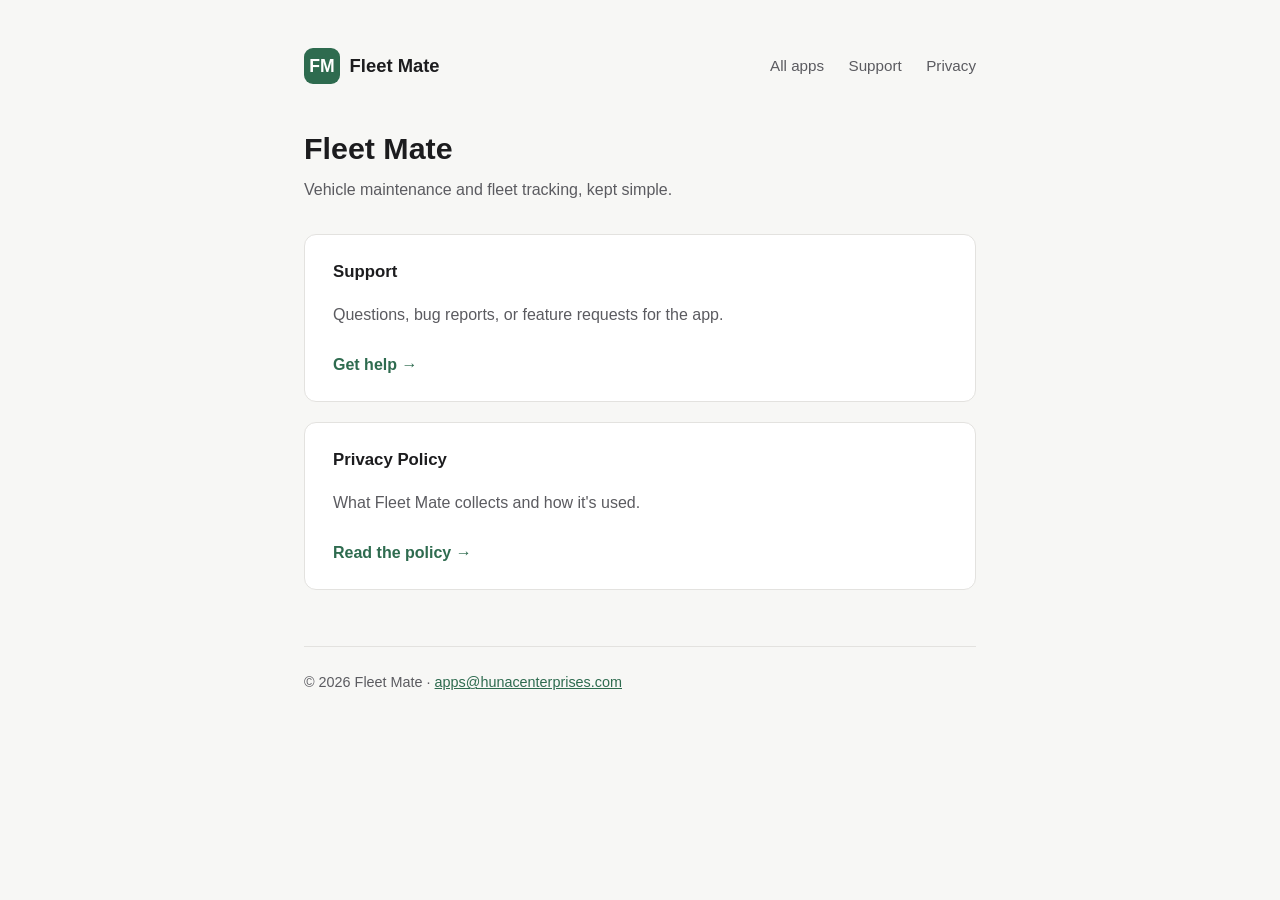
==== fleet-mate/index.html @ d9c1612a "Switch contact address to apps@hunacenterprises.com Co-Authored-By: Claude Sonnet 5 <noreply@anthrop" ====
<!doctype html>
<html lang="en">
<head>
  <meta charset="utf-8">
  <meta name="viewport" content="width=device-width, initial-scale=1">
  <title>Fleet Mate</title>
  <link rel="stylesheet" href="../styles.css">
</head>
<body>
  <div class="wrap">
    <header class="site">
      <div class="mark">FM</div>
      <div class="name">Fleet Mate</div>
      <nav class="top" style="margin-left:auto;">
        <a href="/">All apps</a>
        <a href="support.html">Support</a>
        <a href="privacy.html">Privacy</a>
      </nav>
    </header>

    <h1>Fleet Mate</h1>
    <p class="tagline">Vehicle maintenance and fleet tracking, kept simple.</p>

    <div class="card">
      <h2>Support</h2>
      <p class="muted">Questions, bug reports, or feature requests for the app.</p>
      <a class="btn" href="support.html">Get help &rarr;</a>
    </div>

    <div class="card">
      <h2>Privacy Policy</h2>
      <p class="muted">What Fleet Mate collects and how it's used.</p>
      <a class="btn" href="privacy.html">Read the policy &rarr;</a>
    </div>

    <footer>
      &copy; 2026 Fleet Mate &middot; <a href="mailto:apps@hunacenterprises.com">apps@hunacenterprises.com</a>
    </footer>
  </div>
</body>
</html>
---- styles.css ----
:root {
  color-scheme: light dark;
  --bg: #f7f7f5;
  --fg: #1c1c1e;
  --muted: #5b5b60;
  --accent: #2e6b4f;
  --card: #ffffff;
  --border: #e3e2df;
}

@media (prefers-color-scheme: dark) {
  :root {
    --bg: #15161a;
    --fg: #ececef;
    --muted: #a6a6ad;
    --accent: #6fcf9e;
    --card: #1e1f24;
    --border: #2c2d33;
  }
}

* { box-sizing: border-box; }

body {
  margin: 0;
  background: var(--bg);
  color: var(--fg);
  font-family: -apple-system, BlinkMacSystemFont, "Segoe UI", Roboto, Helvetica, Arial, sans-serif;
  line-height: 1.6;
}

.wrap {
  max-width: 720px;
  margin: 0 auto;
  padding: 3rem 1.5rem 5rem;
}

header.site {
  display: flex;
  align-items: center;
  gap: 0.6rem;
  margin-bottom: 2.5rem;
}

header.site .mark {
  width: 36px;
  height: 36px;
  border-radius: 9px;
  background: var(--accent);
  display: flex;
  align-items: center;
  justify-content: center;
  color: #fff;
  font-weight: 700;
  font-size: 1.1rem;
}

header.site .name {
  font-weight: 600;
  font-size: 1.15rem;
}

nav.top a {
  color: var(--muted);
  text-decoration: none;
  margin-left: 1.25rem;
  font-size: 0.95rem;
}

nav.top a:hover { color: var(--accent); }

h1 {
  font-size: 1.9rem;
  margin-bottom: 0.25rem;
}

.tagline {
  color: var(--muted);
  margin-top: 0;
  margin-bottom: 2rem;
}

.card {
  background: var(--card);
  border: 1px solid var(--border);
  border-radius: 12px;
  padding: 1.5rem 1.75rem;
  margin-bottom: 1.25rem;
}

.card h2 {
  margin-top: 0;
  font-size: 1.05rem;
}

.card a.btn {
  display: inline-block;
  margin-top: 0.5rem;
  color: var(--accent);
  text-decoration: none;
  font-weight: 600;
}

.card a.btn:hover { text-decoration: underline; }

h2 { font-size: 1.3rem; margin-top: 2.25rem; }
h3 { font-size: 1.05rem; margin-top: 1.5rem; }

p, li { color: var(--fg); }

.muted { color: var(--muted); }

footer {
  margin-top: 3.5rem;
  padding-top: 1.5rem;
  border-top: 1px solid var(--border);
  color: var(--muted);
  font-size: 0.9rem;
}

a { color: var(--accent); }

code {
  background: var(--border);
  padding: 0.1rem 0.35rem;
  border-radius: 4px;
  font-size: 0.9em;
}
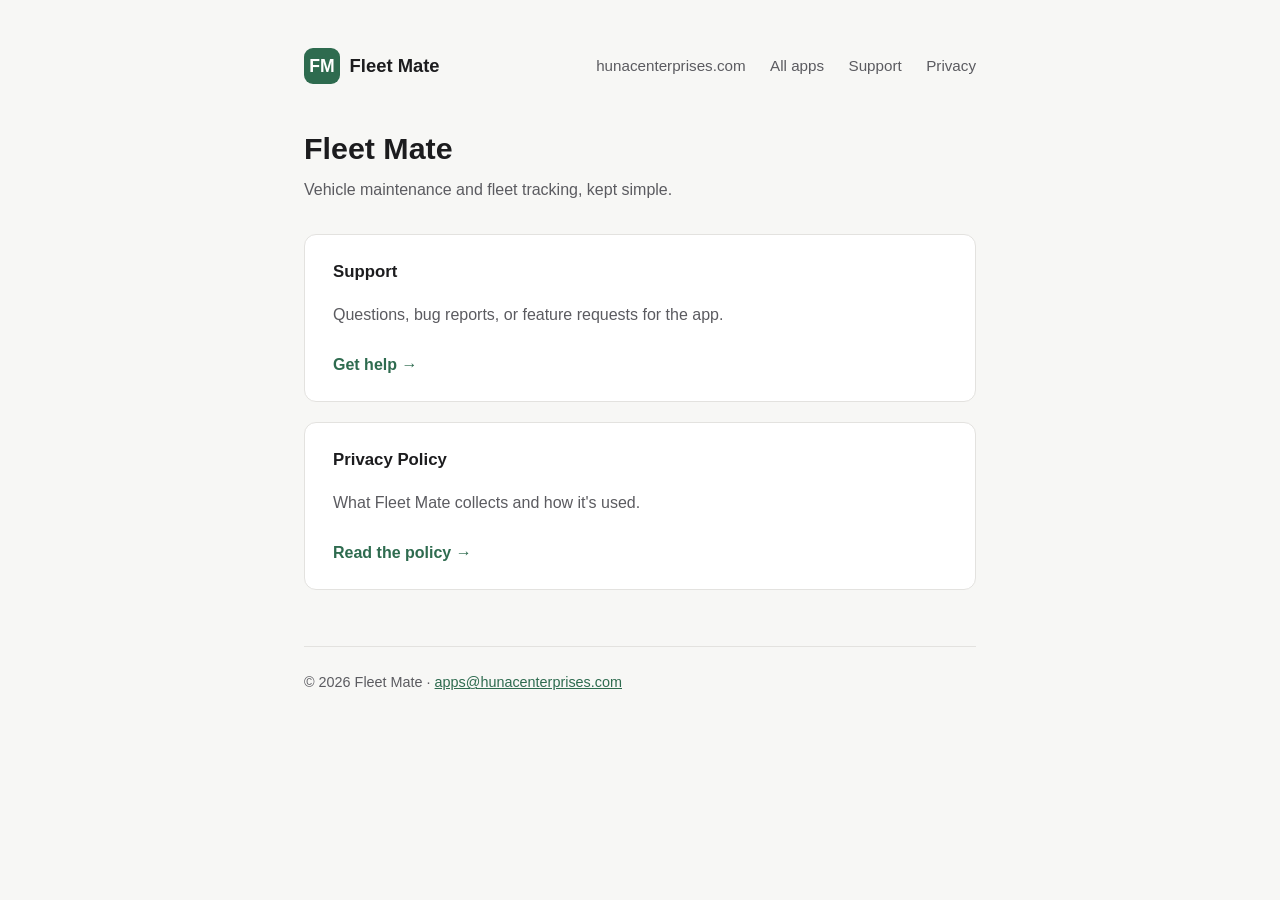
==== commit a33c8e29: "Add navigation back to the main site on Fleet Mate pages Same fix as the verbOS pages — a hunacenter" ====
--- a/fleet-mate/index.html
+++ b/fleet-mate/index.html
@@ -4,6 +4,7 @@
   <meta charset="utf-8">
   <meta name="viewport" content="width=device-width, initial-scale=1">
   <title>Fleet Mate</title>
+  <link rel="icon" type="image/png" href="/favicon.png">
   <link rel="stylesheet" href="../styles.css">
 </head>
 <body>
@@ -12,6 +13,7 @@
       <div class="mark">FM</div>
       <div class="name">Fleet Mate</div>
       <nav class="top" style="margin-left:auto;">
+        <a href="https://hunacenterprises.com">hunacenterprises.com</a>
         <a href="/">All apps</a>
         <a href="support.html">Support</a>
         <a href="privacy.html">Privacy</a>
--- a/styles.css
+++ b/styles.css
@@ -53,11 +53,32 @@
   color: #fff;
   font-weight: 700;
   font-size: 1.1rem;
+  flex-shrink: 0;
+}
+
+header.site .mark.brand {
+  background: #fff;
+  border: 1px solid rgba(0,0,0,0.08);
+  overflow: hidden;
+}
+
+header.site .mark.brand img {
+  width: 100%;
+  height: 100%;
+  object-fit: cover;
 }
 
 header.site .name {
   font-weight: 600;
   font-size: 1.15rem;
+}
+
+header.site a.brand-link {
+  display: flex;
+  align-items: center;
+  gap: 0.6rem;
+  color: inherit;
+  text-decoration: none;
 }
 
 nav.top a {
@@ -78,6 +99,13 @@
   color: var(--muted);
   margin-top: 0;
   margin-bottom: 2rem;
+}
+
+.lead {
+  color: var(--fg);
+  margin-top: 0;
+  margin-bottom: 2rem;
+  font-size: 1.05rem;
 }
 
 .card {
@@ -103,6 +131,47 @@
 
 .card a.btn:hover { text-decoration: underline; }
 
+.card ol, .card ul {
+  padding-left: 1.25rem;
+  margin: 0.75rem 0 0;
+}
+
+.card li {
+  margin-bottom: 0.6rem;
+}
+
+.card li:last-child { margin-bottom: 0; }
+
+.card h3:first-child { margin-top: 0; }
+
+.card h3 {
+  margin-bottom: 0.4rem;
+}
+
+.store-row {
+  display: flex;
+  gap: 0.75rem;
+  flex-wrap: wrap;
+  margin-top: 0.75rem;
+}
+
+.store-btn {
+  display: inline-flex;
+  align-items: center;
+  gap: 0.5rem;
+  background: var(--accent);
+  color: #fff;
+  padding: 0.6rem 1.1rem;
+  border-radius: 8px;
+  text-decoration: none;
+  font-weight: 600;
+  font-size: 0.95rem;
+}
+
+.store-btn:hover { opacity: 0.88; }
+
+.store-btn svg { flex-shrink: 0; }
+
 h2 { font-size: 1.3rem; margin-top: 2.25rem; }
 h3 { font-size: 1.05rem; margin-top: 1.5rem; }
 
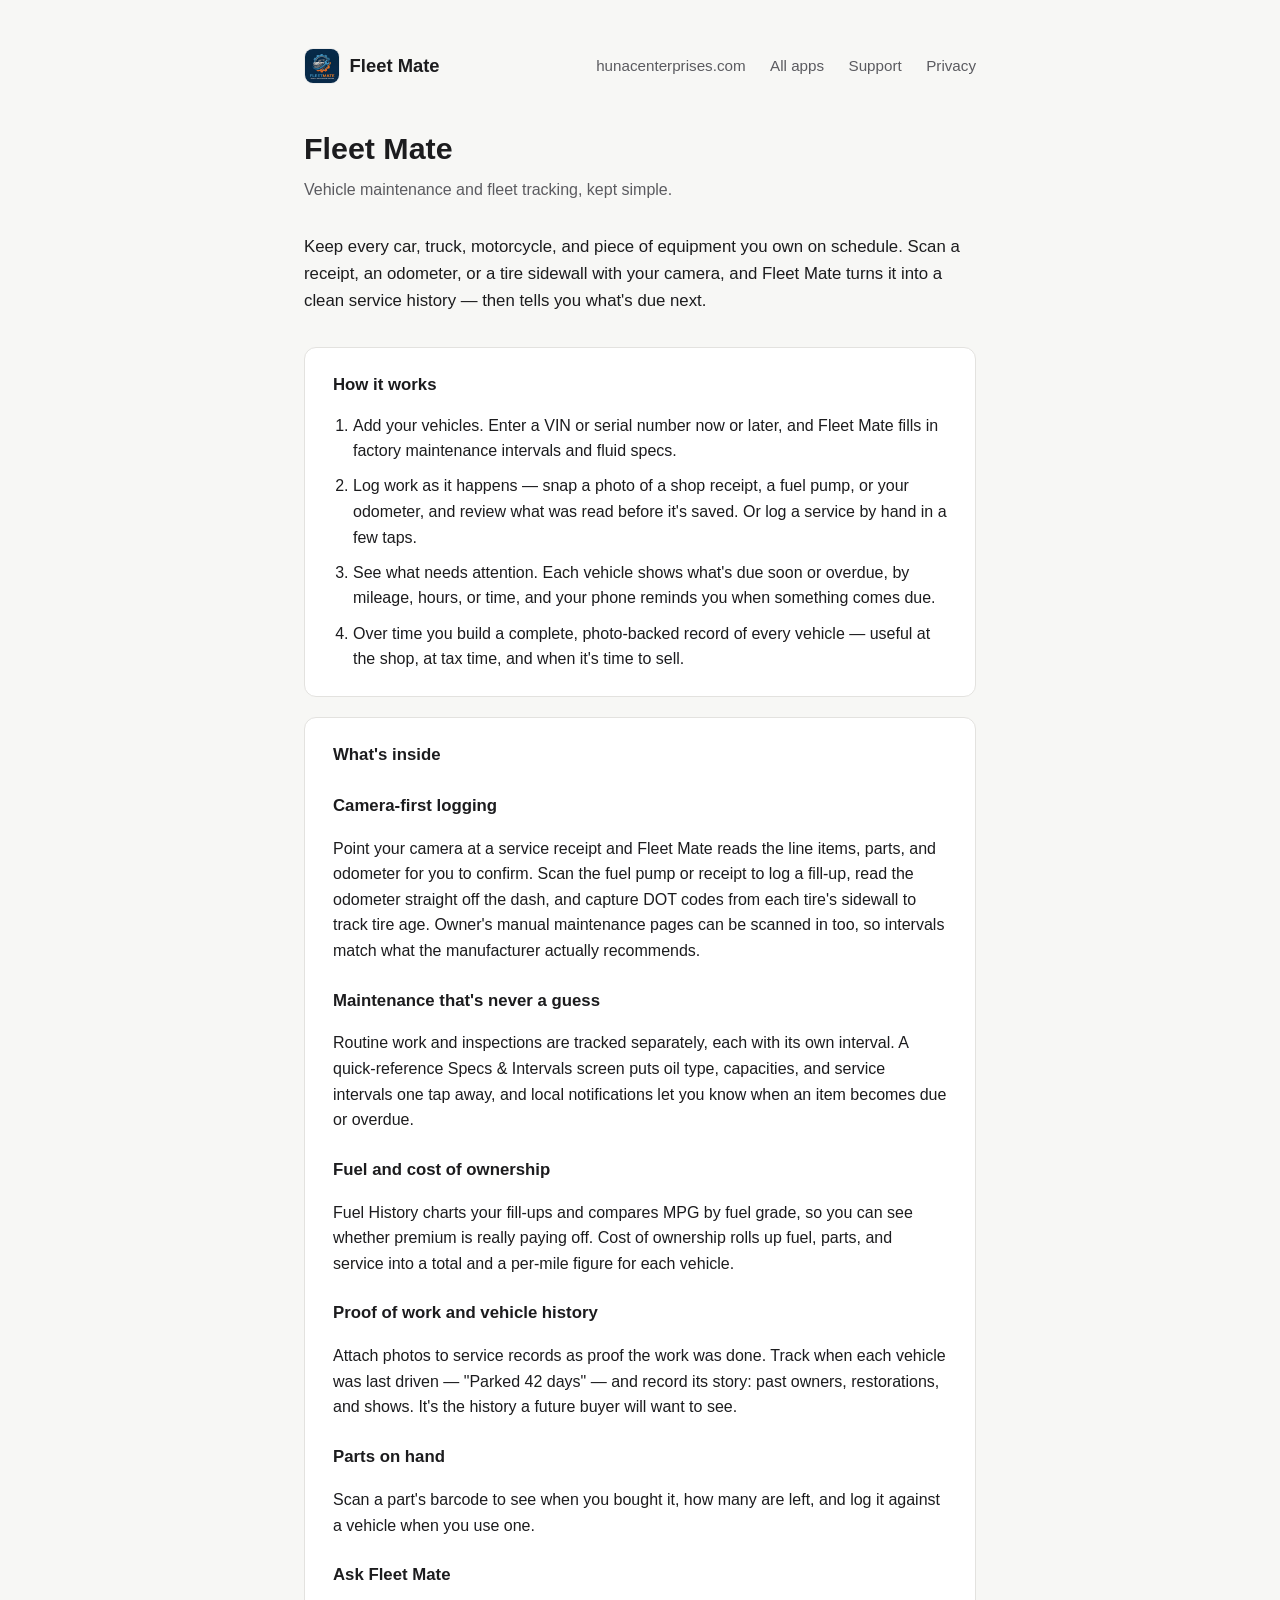
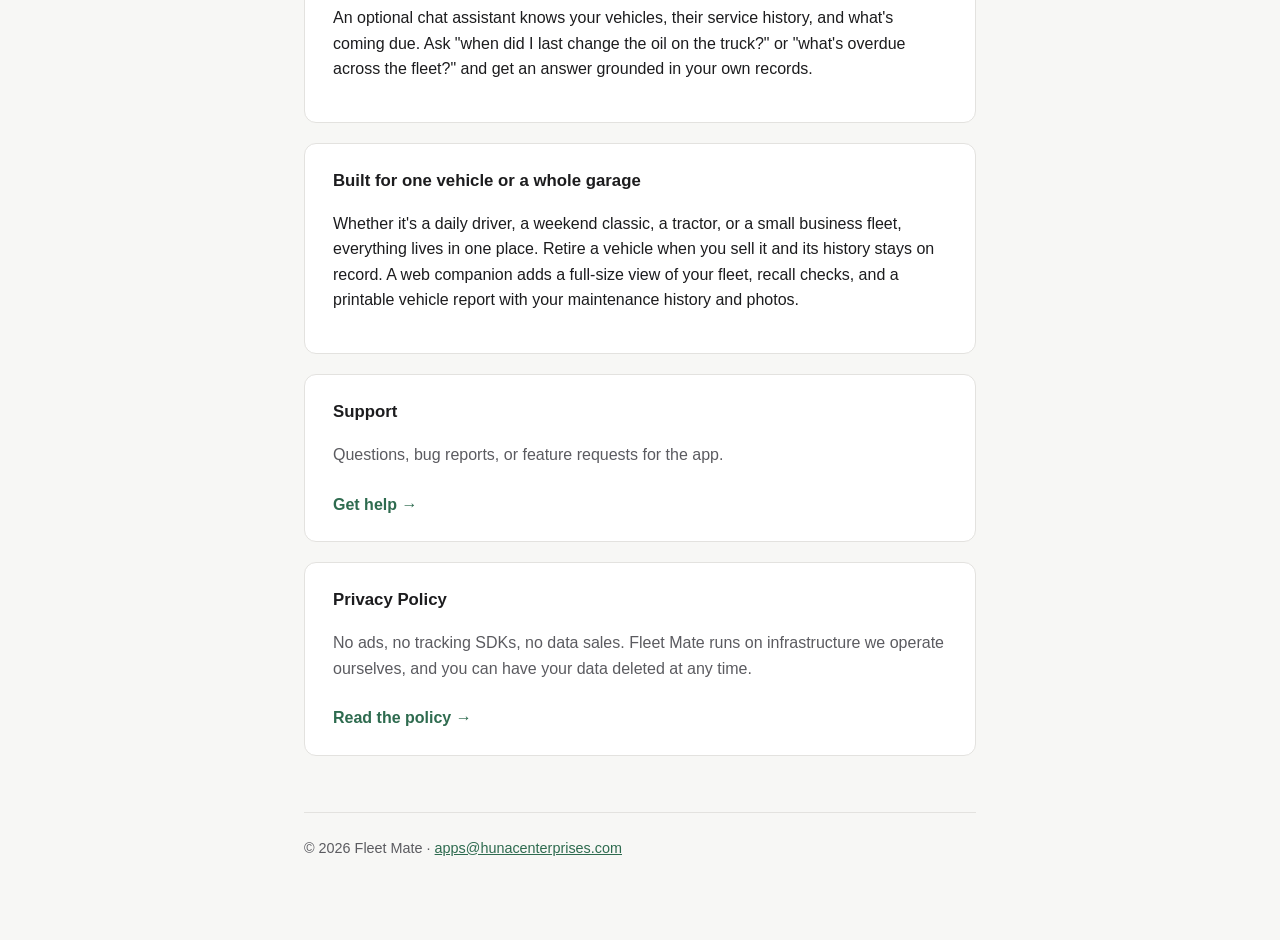
==== commit 0ddc6e4a: "Flesh out the Fleet Mate landing page with real feature content Co-Authored-By: Claude Opus 5.5 <nor" ====
--- a/fleet-mate/index.html
+++ b/fleet-mate/index.html
@@ -10,8 +10,10 @@
 <body>
   <div class="wrap">
     <header class="site">
-      <div class="mark">FM</div>
-      <div class="name">Fleet Mate</div>
+      <a class="brand-link" href="index.html">
+        <div class="mark brand"><img src="assets/icon.png" alt="Fleet Mate"></div>
+        <div class="name">Fleet Mate</div>
+      </a>
       <nav class="top" style="margin-left:auto;">
         <a href="https://hunacenterprises.com">hunacenterprises.com</a>
         <a href="/">All apps</a>
@@ -22,6 +24,45 @@
 
     <h1>Fleet Mate</h1>
     <p class="tagline">Vehicle maintenance and fleet tracking, kept simple.</p>
+    <p class="lead">Keep every car, truck, motorcycle, and piece of equipment you own on schedule. Scan a receipt, an odometer, or a tire sidewall with your camera, and Fleet Mate turns it into a clean service history — then tells you what's due next.</p>
+
+    <div class="card">
+      <h2>How it works</h2>
+      <ol>
+        <li>Add your vehicles. Enter a VIN or serial number now or later, and Fleet Mate fills in factory maintenance intervals and fluid specs.</li>
+        <li>Log work as it happens — snap a photo of a shop receipt, a fuel pump, or your odometer, and review what was read before it's saved. Or log a service by hand in a few taps.</li>
+        <li>See what needs attention. Each vehicle shows what's due soon or overdue, by mileage, hours, or time, and your phone reminds you when something comes due.</li>
+        <li>Over time you build a complete, photo-backed record of every vehicle — useful at the shop, at tax time, and when it's time to sell.</li>
+      </ol>
+    </div>
+
+    <div class="card">
+      <h2>What's inside</h2>
+
+      <h3>Camera-first logging</h3>
+      <p>Point your camera at a service receipt and Fleet Mate reads the line items, parts, and odometer for you to confirm. Scan the fuel pump or receipt to log a fill-up, read the odometer straight off the dash, and capture DOT codes from each tire's sidewall to track tire age. Owner's manual maintenance pages can be scanned in too, so intervals match what the manufacturer actually recommends.</p>
+
+      <h3>Maintenance that's never a guess</h3>
+      <p>Routine work and inspections are tracked separately, each with its own interval. A quick-reference Specs &amp; Intervals screen puts oil type, capacities, and service intervals one tap away, and local notifications let you know when an item becomes due or overdue.</p>
+
+      <h3>Fuel and cost of ownership</h3>
+      <p>Fuel History charts your fill-ups and compares MPG by fuel grade, so you can see whether premium is really paying off. Cost of ownership rolls up fuel, parts, and service into a total and a per-mile figure for each vehicle.</p>
+
+      <h3>Proof of work and vehicle history</h3>
+      <p>Attach photos to service records as proof the work was done. Track when each vehicle was last driven — "Parked 42 days" — and record its story: past owners, restorations, and shows. It's the history a future buyer will want to see.</p>
+
+      <h3>Parts on hand</h3>
+      <p>Scan a part's barcode to see when you bought it, how many are left, and log it against a vehicle when you use one.</p>
+
+      <h3>Ask Fleet Mate</h3>
+      <p>An optional chat assistant knows your vehicles, their service history, and what's coming due. Ask "when did I last change the oil on the truck?" or "what's overdue across the fleet?" and get an answer grounded in your own records.</p>
+    </div>
+
+    <div class="card">
+      <h2>Built for one vehicle or a whole garage</h2>
+      <p>Whether it's a daily driver, a weekend classic, a tractor, or a small business fleet, everything lives in one place. Retire a vehicle when you sell it and its history stays on record. A web companion adds a full-size view of your fleet, recall checks, and a printable vehicle report with your maintenance history and photos.</p>
+    </div>
+
 
     <div class="card">
       <h2>Support</h2>
@@ -31,7 +72,7 @@
 
     <div class="card">
       <h2>Privacy Policy</h2>
-      <p class="muted">What Fleet Mate collects and how it's used.</p>
+      <p class="muted">No ads, no tracking SDKs, no data sales. Fleet Mate runs on infrastructure we operate ourselves, and you can have your data deleted at any time.</p>
       <a class="btn" href="privacy.html">Read the policy &rarr;</a>
     </div>
 
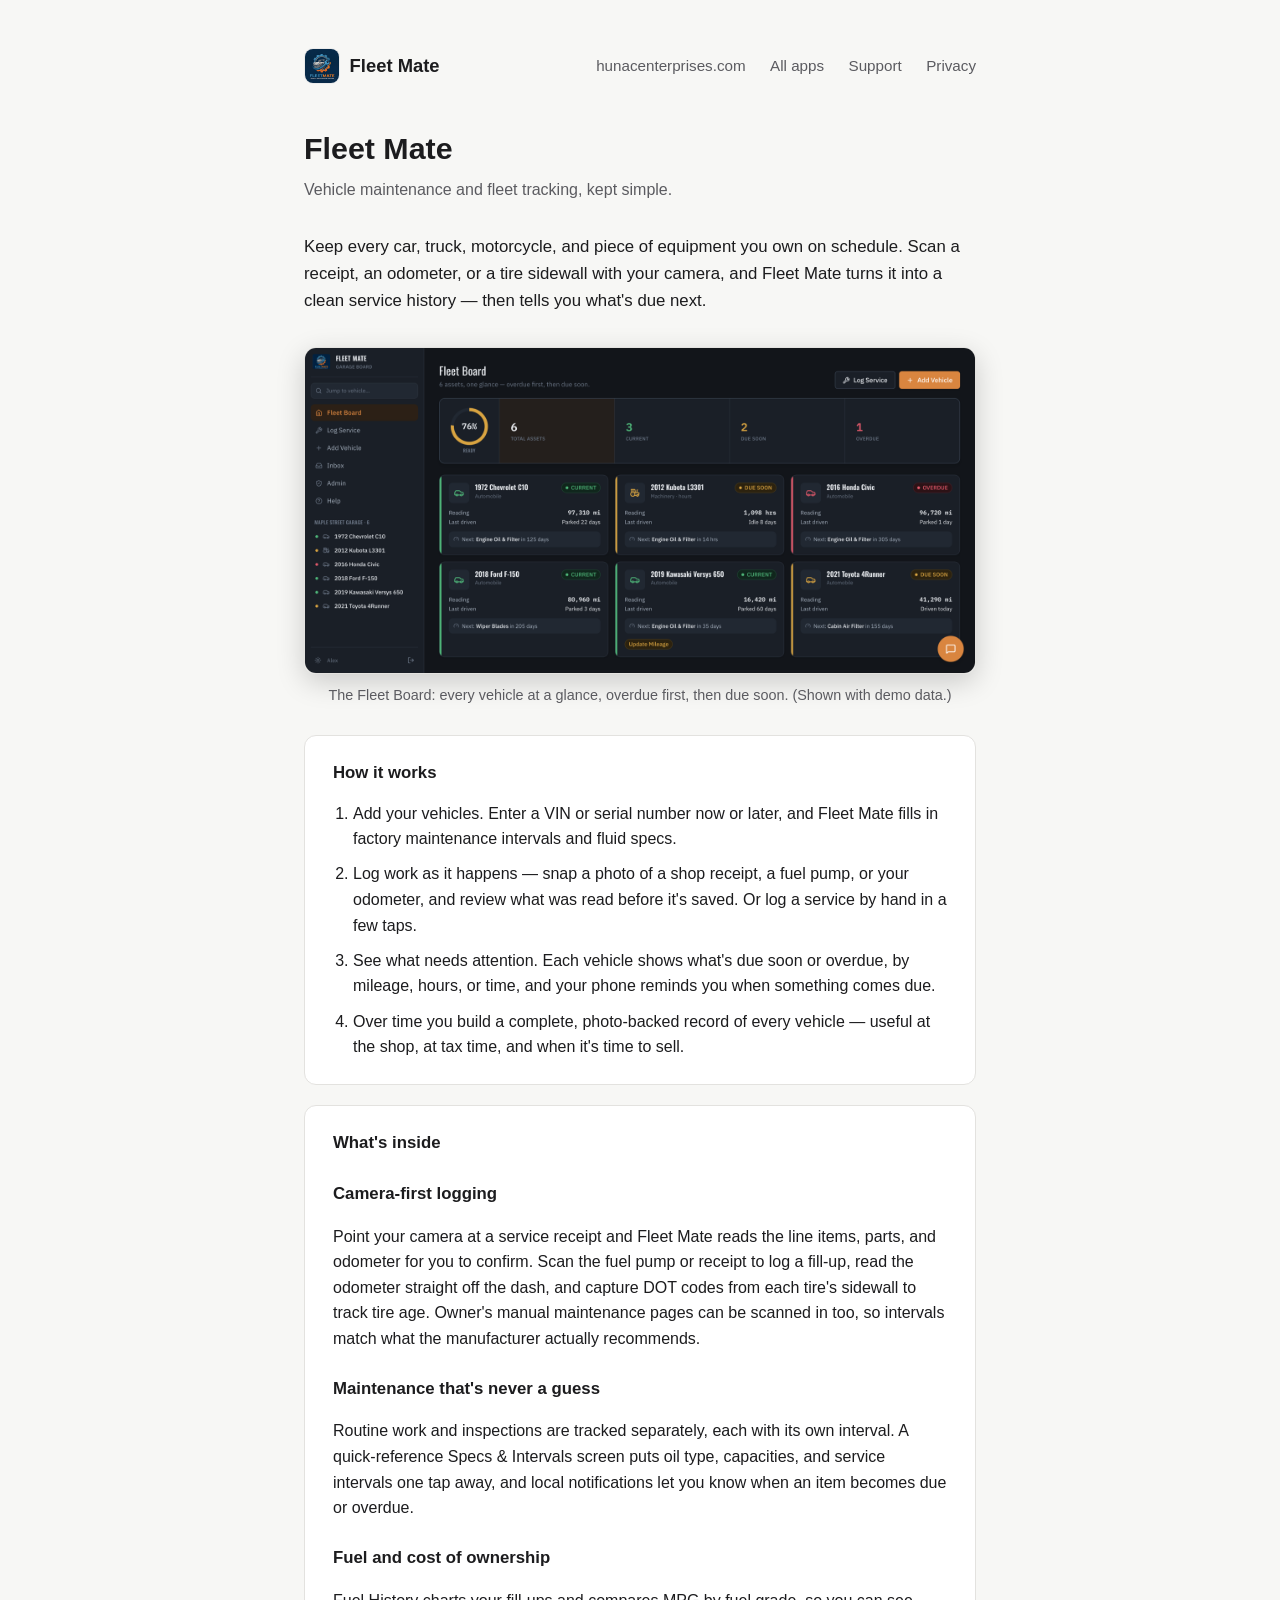
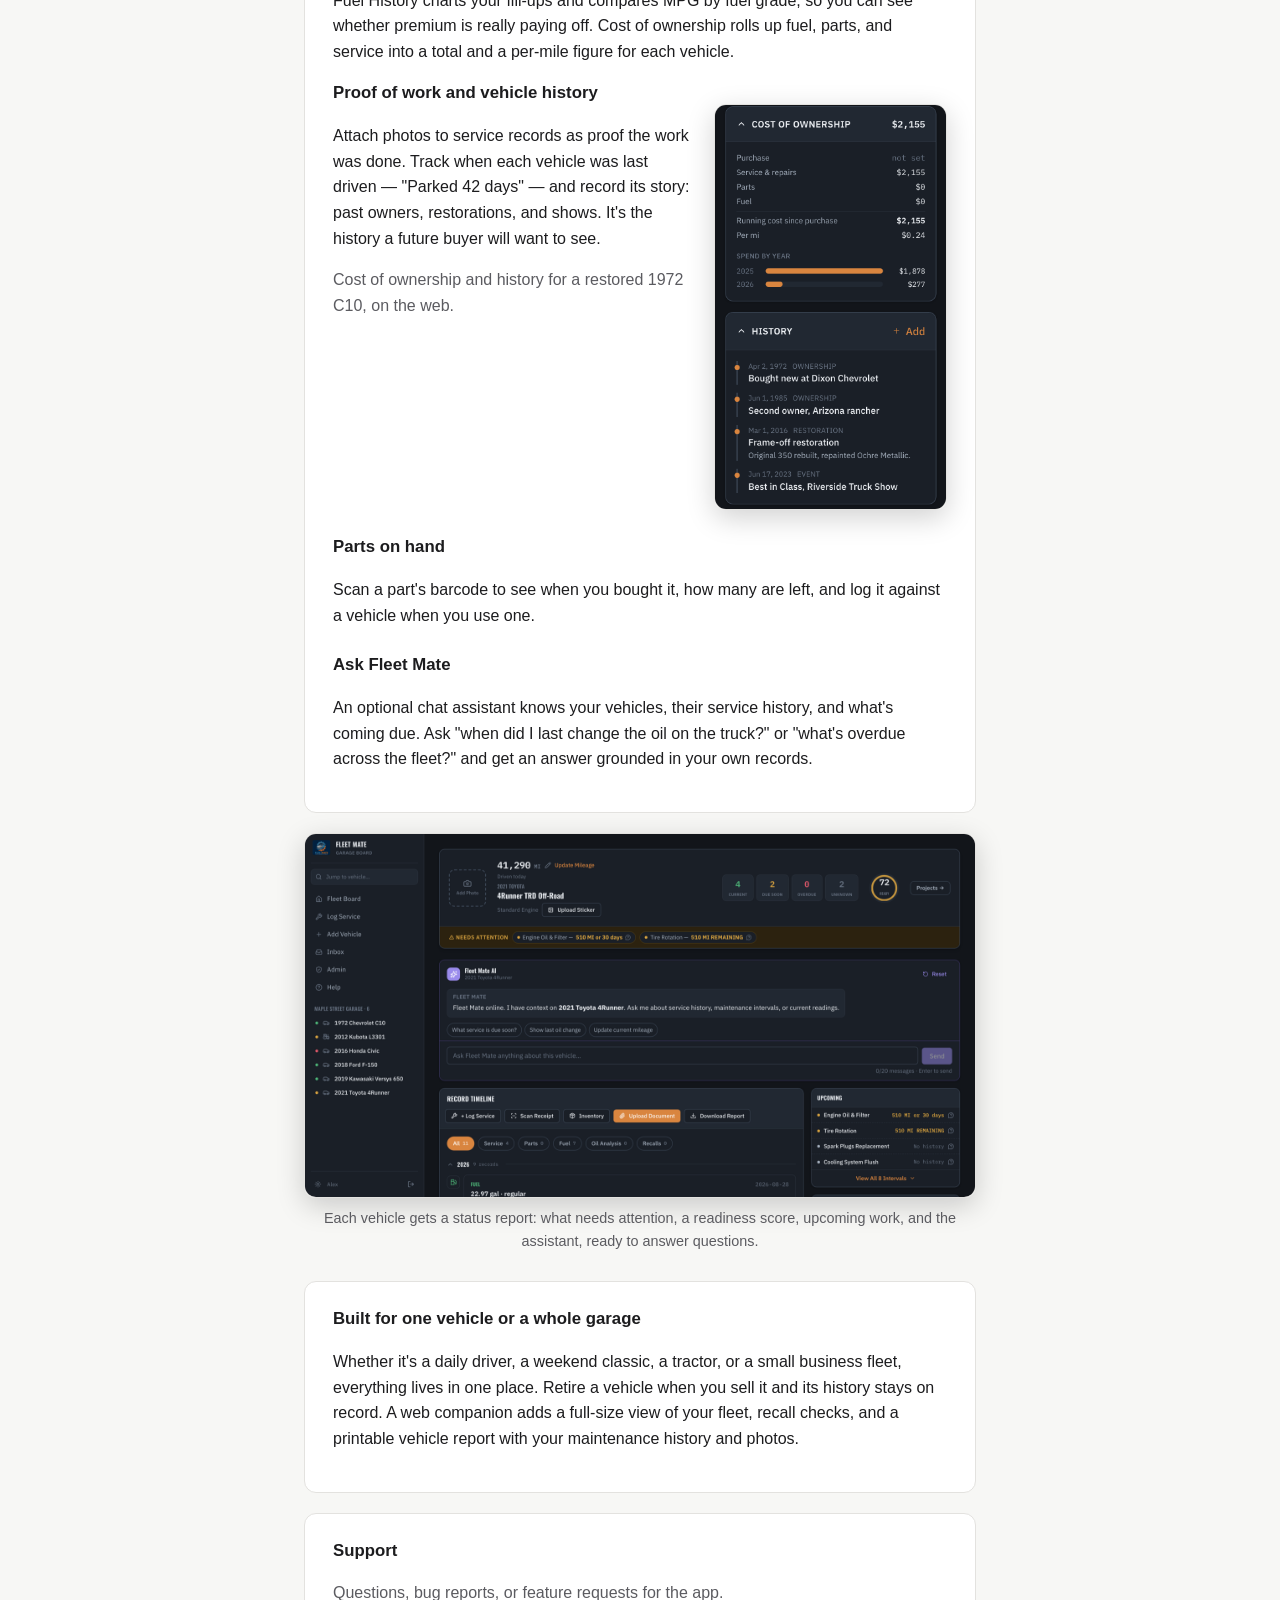
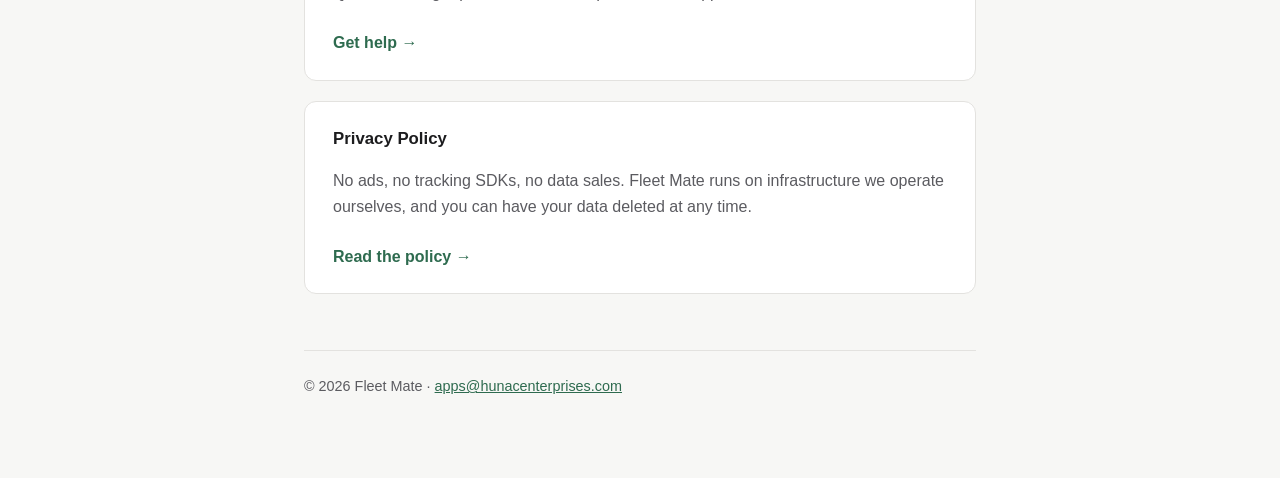
==== commit 314d53d3: "Add web app screenshots (demo data) to the Fleet Mate landing page Co-Authored-By: Claude Opus 5.5 <" ====
--- a/fleet-mate/index.html
+++ b/fleet-mate/index.html
@@ -26,6 +26,12 @@
     <p class="tagline">Vehicle maintenance and fleet tracking, kept simple.</p>
     <p class="lead">Keep every car, truck, motorcycle, and piece of equipment you own on schedule. Scan a receipt, an odometer, or a tire sidewall with your camera, and Fleet Mate turns it into a clean service history — then tells you what's due next.</p>
 
+    <figure class="shot">
+      <img src="assets/web-fleet-board.png" alt="Fleet Mate's Fleet Board showing six vehicles with their readings, last-driven dates, and what's due next" width="1600" height="777">
+      <figcaption>The Fleet Board: every vehicle at a glance, overdue first, then due soon. (Shown with demo data.)</figcaption>
+    </figure>
+
+
     <div class="card">
       <h2>How it works</h2>
       <ol>
@@ -48,8 +54,14 @@
       <h3>Fuel and cost of ownership</h3>
       <p>Fuel History charts your fill-ups and compares MPG by fuel grade, so you can see whether premium is really paying off. Cost of ownership rolls up fuel, parts, and service into a total and a per-mile figure for each vehicle.</p>
 
-      <h3>Proof of work and vehicle history</h3>
-      <p>Attach photos to service records as proof the work was done. Track when each vehicle was last driven — "Parked 42 days" — and record its story: past owners, restorations, and shows. It's the history a future buyer will want to see.</p>
+      <div class="split">
+        <div>
+          <h3>Proof of work and vehicle history</h3>
+          <p>Attach photos to service records as proof the work was done. Track when each vehicle was last driven — "Parked 42 days" — and record its story: past owners, restorations, and shows. It's the history a future buyer will want to see.</p>
+          <p class="muted">Cost of ownership and history for a restored 1972 C10, on the web.</p>
+        </div>
+        <img class="shot-side" src="assets/web-cost-history.png" alt="Cost of ownership breakdown and an ownership history timeline for a 1972 Chevrolet C10" width="700" height="1222" loading="lazy">
+      </div>
 
       <h3>Parts on hand</h3>
       <p>Scan a part's barcode to see when you bought it, how many are left, and log it against a vehicle when you use one.</p>
@@ -57,6 +69,11 @@
       <h3>Ask Fleet Mate</h3>
       <p>An optional chat assistant knows your vehicles, their service history, and what's coming due. Ask "when did I last change the oil on the truck?" or "what's overdue across the fleet?" and get an answer grounded in your own records.</p>
     </div>
+
+    <figure class="shot">
+      <img src="assets/web-vehicle.png" alt="A vehicle's detail page with readiness score, items needing attention, the Fleet Mate AI assistant, and upcoming maintenance" width="1600" height="866" loading="lazy">
+      <figcaption>Each vehicle gets a status report: what needs attention, a readiness score, upcoming work, and the assistant, ready to answer questions.</figcaption>
+    </figure>
 
     <div class="card">
       <h2>Built for one vehicle or a whole garage</h2>
--- a/styles.css
+++ b/styles.css
@@ -195,3 +195,43 @@
   border-radius: 4px;
   font-size: 0.9em;
 }
+
+figure.shot {
+  margin: 0 0 1.75rem;
+}
+
+figure.shot img,
+img.shot-side {
+  display: block;
+  width: 100%;
+  height: auto;
+  border-radius: 12px;
+  border: 1px solid var(--border);
+  box-shadow: 0 8px 28px rgba(0,0,0,0.18);
+}
+
+figure.shot figcaption {
+  color: var(--muted);
+  font-size: 0.9rem;
+  margin-top: 0.6rem;
+  text-align: center;
+}
+
+.split {
+  display: flex;
+  gap: 1.5rem;
+  align-items: flex-start;
+}
+
+.split > div { flex: 1; }
+
+.split img.shot-side {
+  flex: 0 0 38%;
+  width: 38%;
+  margin-top: 1.5rem;
+}
+
+@media (max-width: 560px) {
+  .split { flex-direction: column; }
+  .split img.shot-side { width: 100%; max-width: 340px; margin: 0 auto; }
+}
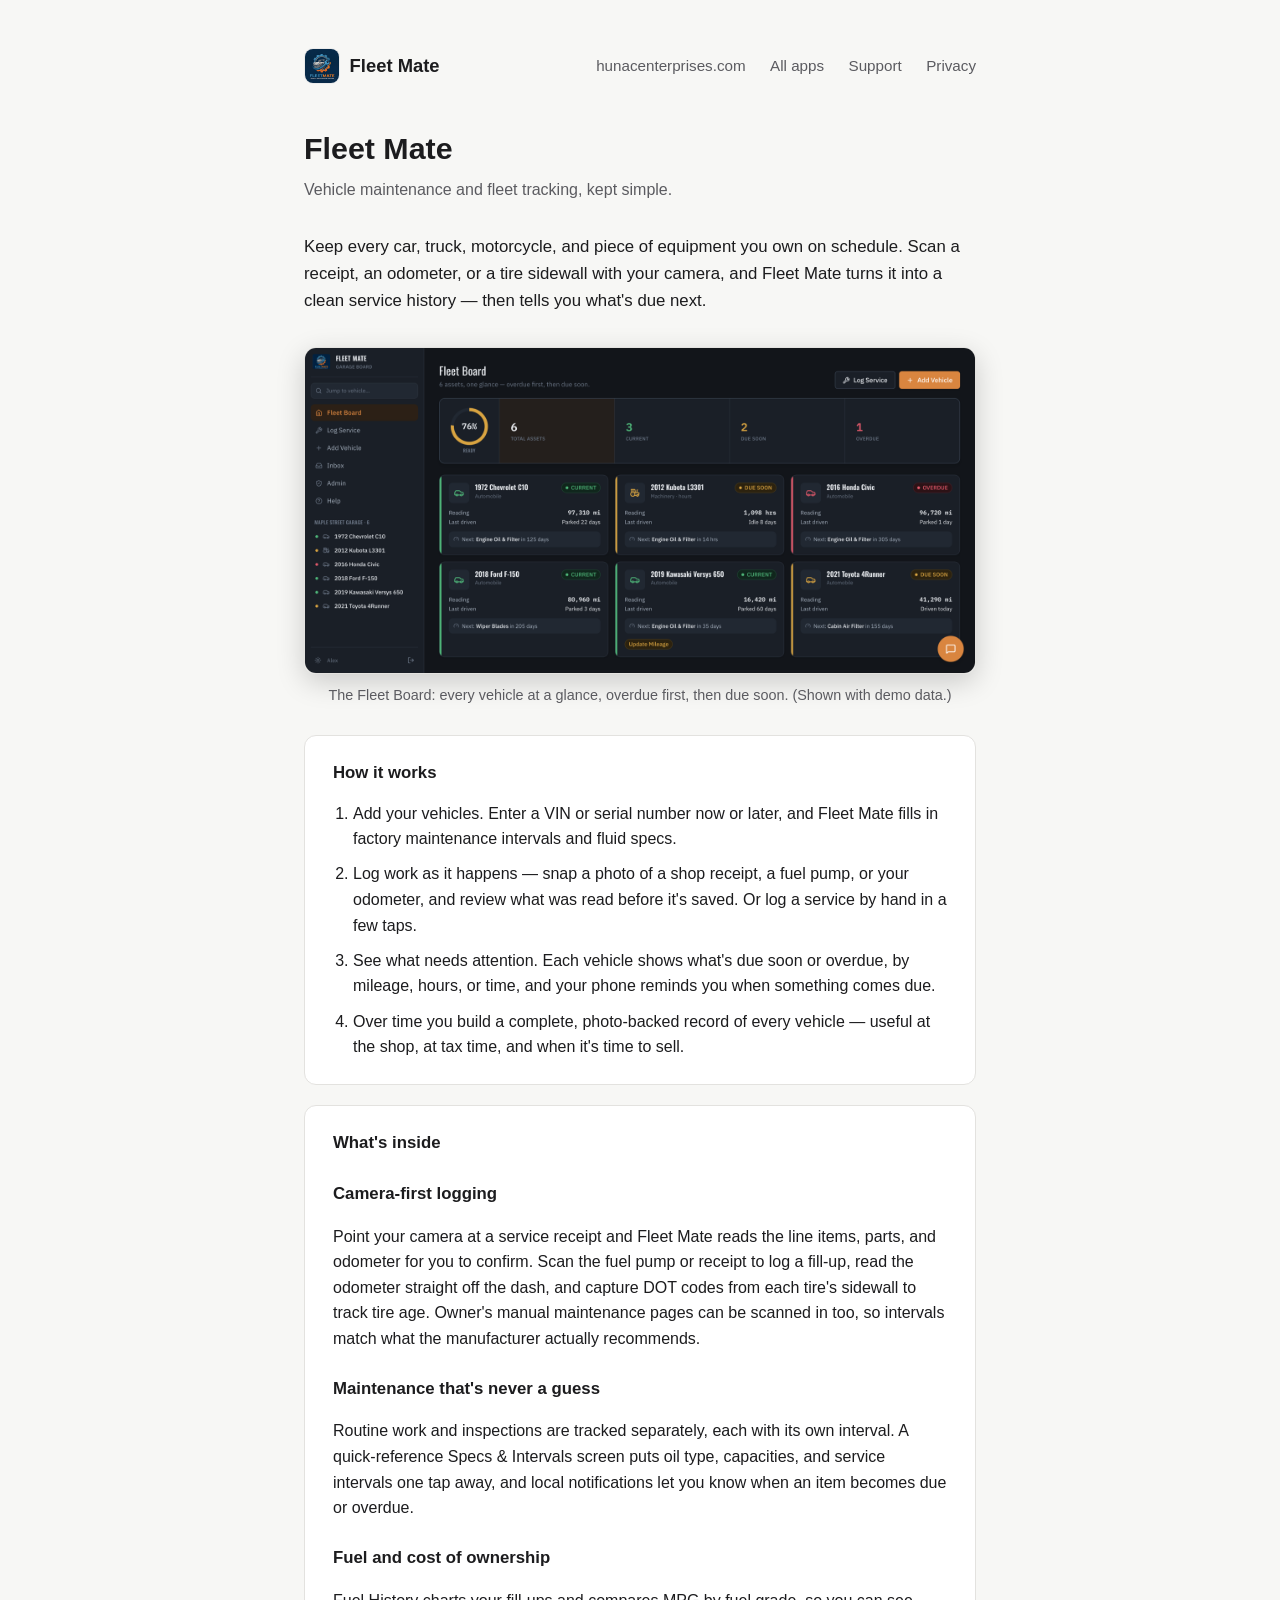
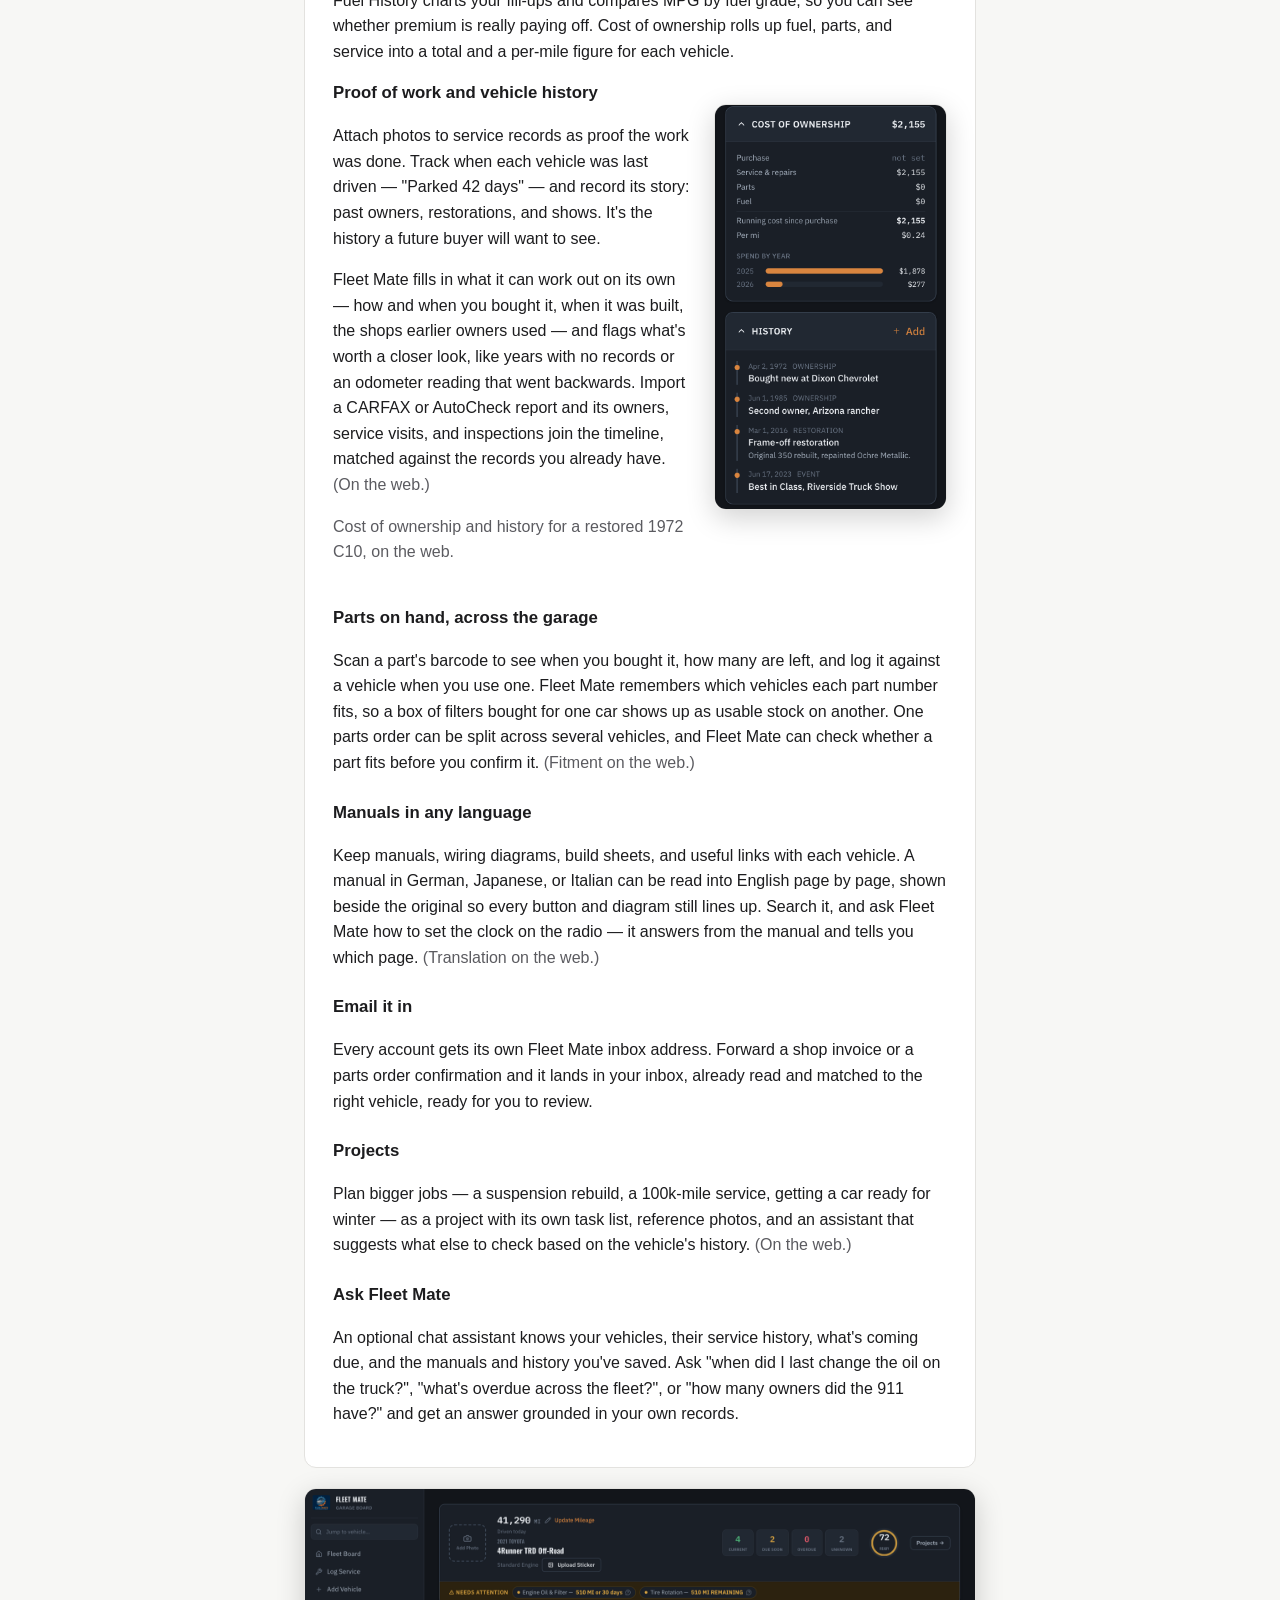
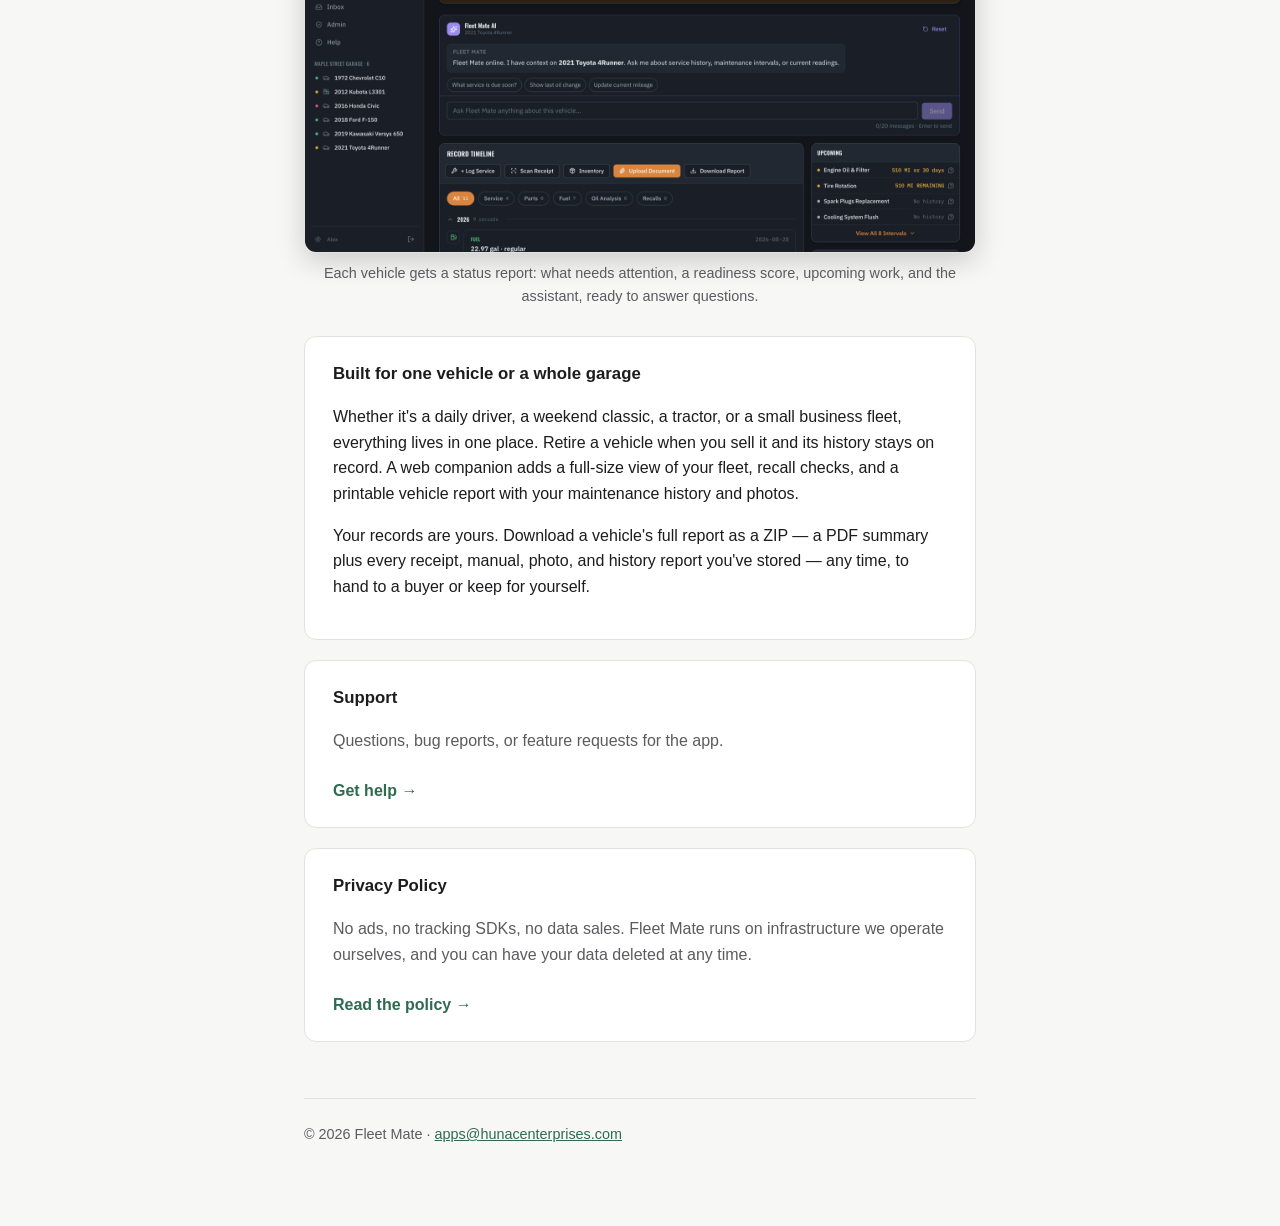
==== commit 3384d47a: "Fleet Mate: update privacy policy, landing and support pages Privacy: Gemini now reads uploaded and " ====
--- a/fleet-mate/index.html
+++ b/fleet-mate/index.html
@@ -58,16 +58,26 @@
         <div>
           <h3>Proof of work and vehicle history</h3>
           <p>Attach photos to service records as proof the work was done. Track when each vehicle was last driven — "Parked 42 days" — and record its story: past owners, restorations, and shows. It's the history a future buyer will want to see.</p>
+          <p>Fleet Mate fills in what it can work out on its own — how and when you bought it, when it was built, the shops earlier owners used — and flags what's worth a closer look, like years with no records or an odometer reading that went backwards. Import a CARFAX or AutoCheck report and its owners, service visits, and inspections join the timeline, matched against the records you already have. <span class="muted">(On the web.)</span></p>
           <p class="muted">Cost of ownership and history for a restored 1972 C10, on the web.</p>
         </div>
         <img class="shot-side" src="assets/web-cost-history.png" alt="Cost of ownership breakdown and an ownership history timeline for a 1972 Chevrolet C10" width="700" height="1222" loading="lazy">
       </div>
 
-      <h3>Parts on hand</h3>
-      <p>Scan a part's barcode to see when you bought it, how many are left, and log it against a vehicle when you use one.</p>
+      <h3>Parts on hand, across the garage</h3>
+      <p>Scan a part's barcode to see when you bought it, how many are left, and log it against a vehicle when you use one. Fleet Mate remembers which vehicles each part number fits, so a box of filters bought for one car shows up as usable stock on another. One parts order can be split across several vehicles, and Fleet Mate can check whether a part fits before you confirm it. <span class="muted">(Fitment on the web.)</span></p>
+
+      <h3>Manuals in any language</h3>
+      <p>Keep manuals, wiring diagrams, build sheets, and useful links with each vehicle. A manual in German, Japanese, or Italian can be read into English page by page, shown beside the original so every button and diagram still lines up. Search it, and ask Fleet Mate how to set the clock on the radio — it answers from the manual and tells you which page. <span class="muted">(Translation on the web.)</span></p>
+
+      <h3>Email it in</h3>
+      <p>Every account gets its own Fleet Mate inbox address. Forward a shop invoice or a parts order confirmation and it lands in your inbox, already read and matched to the right vehicle, ready for you to review.</p>
+
+      <h3>Projects</h3>
+      <p>Plan bigger jobs — a suspension rebuild, a 100k-mile service, getting a car ready for winter — as a project with its own task list, reference photos, and an assistant that suggests what else to check based on the vehicle's history. <span class="muted">(On the web.)</span></p>
 
       <h3>Ask Fleet Mate</h3>
-      <p>An optional chat assistant knows your vehicles, their service history, and what's coming due. Ask "when did I last change the oil on the truck?" or "what's overdue across the fleet?" and get an answer grounded in your own records.</p>
+      <p>An optional chat assistant knows your vehicles, their service history, what's coming due, and the manuals and history you've saved. Ask "when did I last change the oil on the truck?", "what's overdue across the fleet?", or "how many owners did the 911 have?" and get an answer grounded in your own records.</p>
     </div>
 
     <figure class="shot">
@@ -78,6 +88,7 @@
     <div class="card">
       <h2>Built for one vehicle or a whole garage</h2>
       <p>Whether it's a daily driver, a weekend classic, a tractor, or a small business fleet, everything lives in one place. Retire a vehicle when you sell it and its history stays on record. A web companion adds a full-size view of your fleet, recall checks, and a printable vehicle report with your maintenance history and photos.</p>
+      <p>Your records are yours. Download a vehicle's full report as a ZIP — a PDF summary plus every receipt, manual, photo, and history report you've stored — any time, to hand to a buyer or keep for yourself.</p>
     </div>
 
 
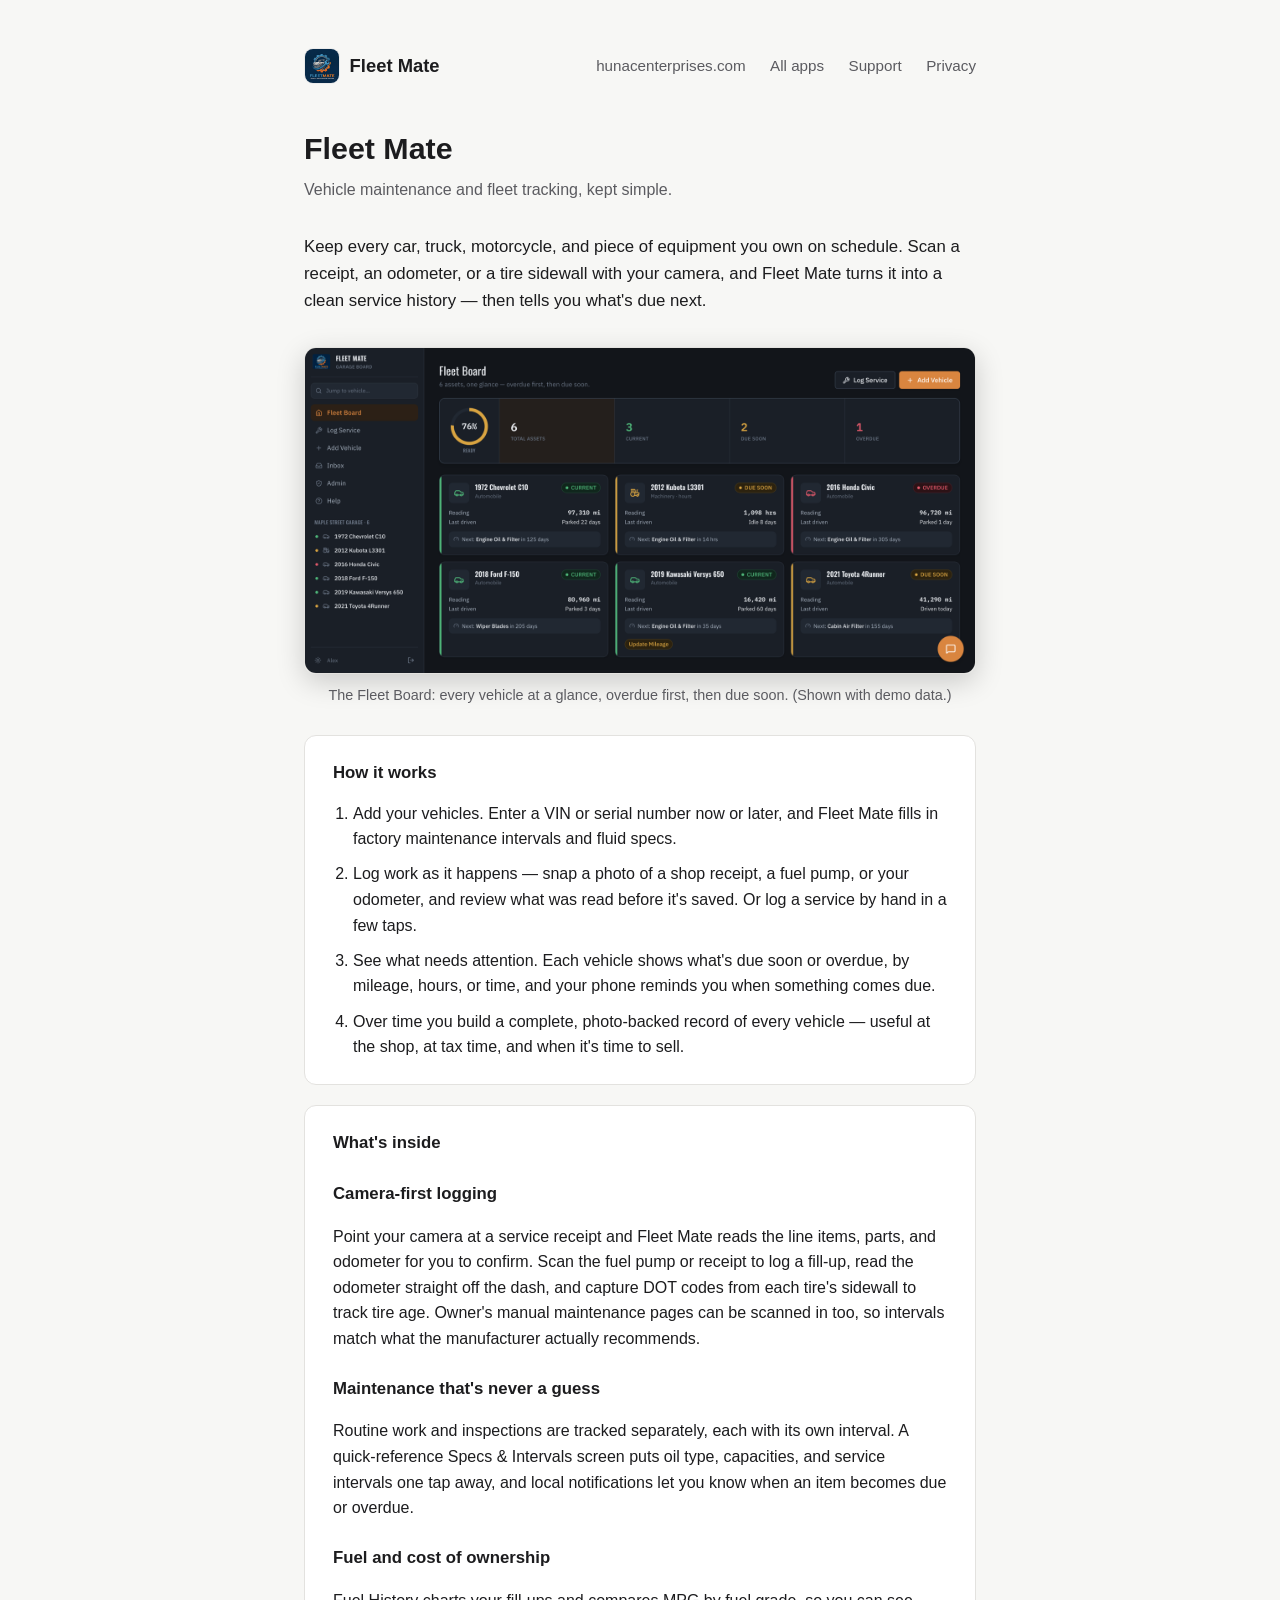
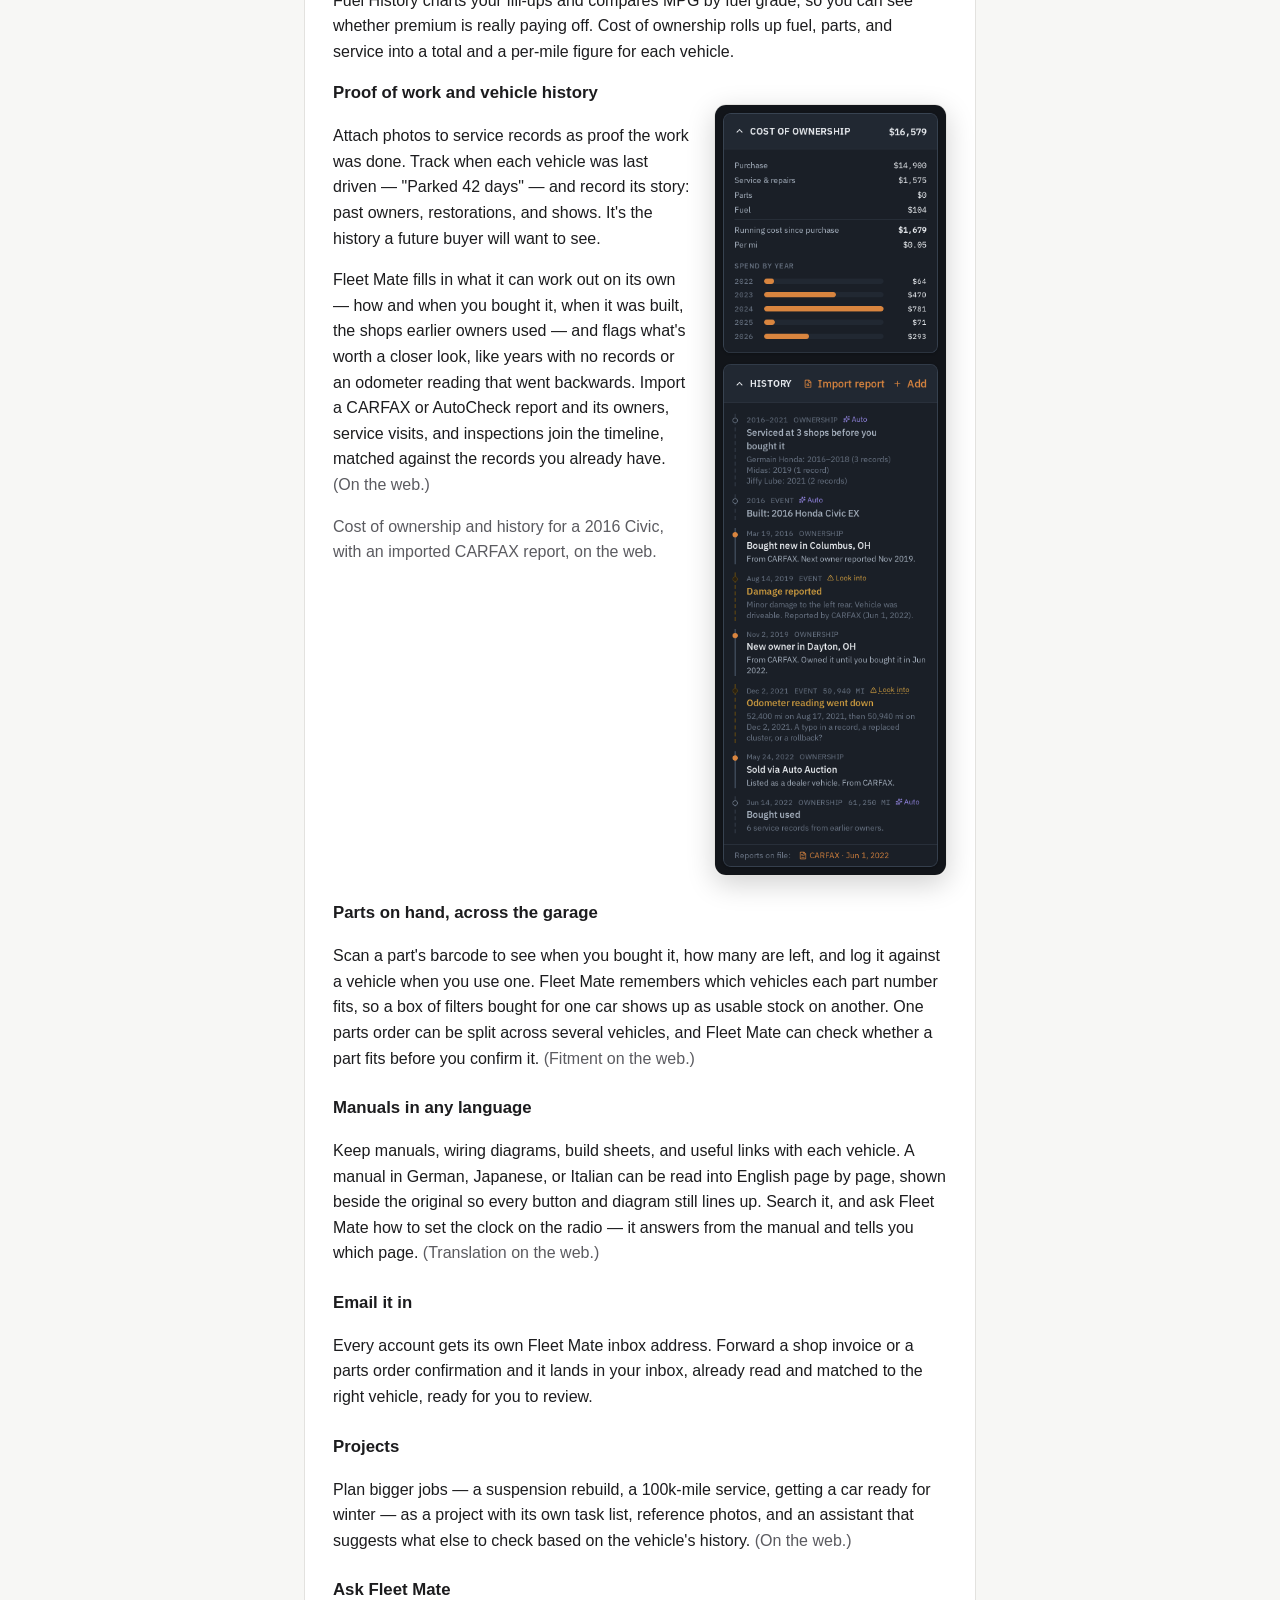
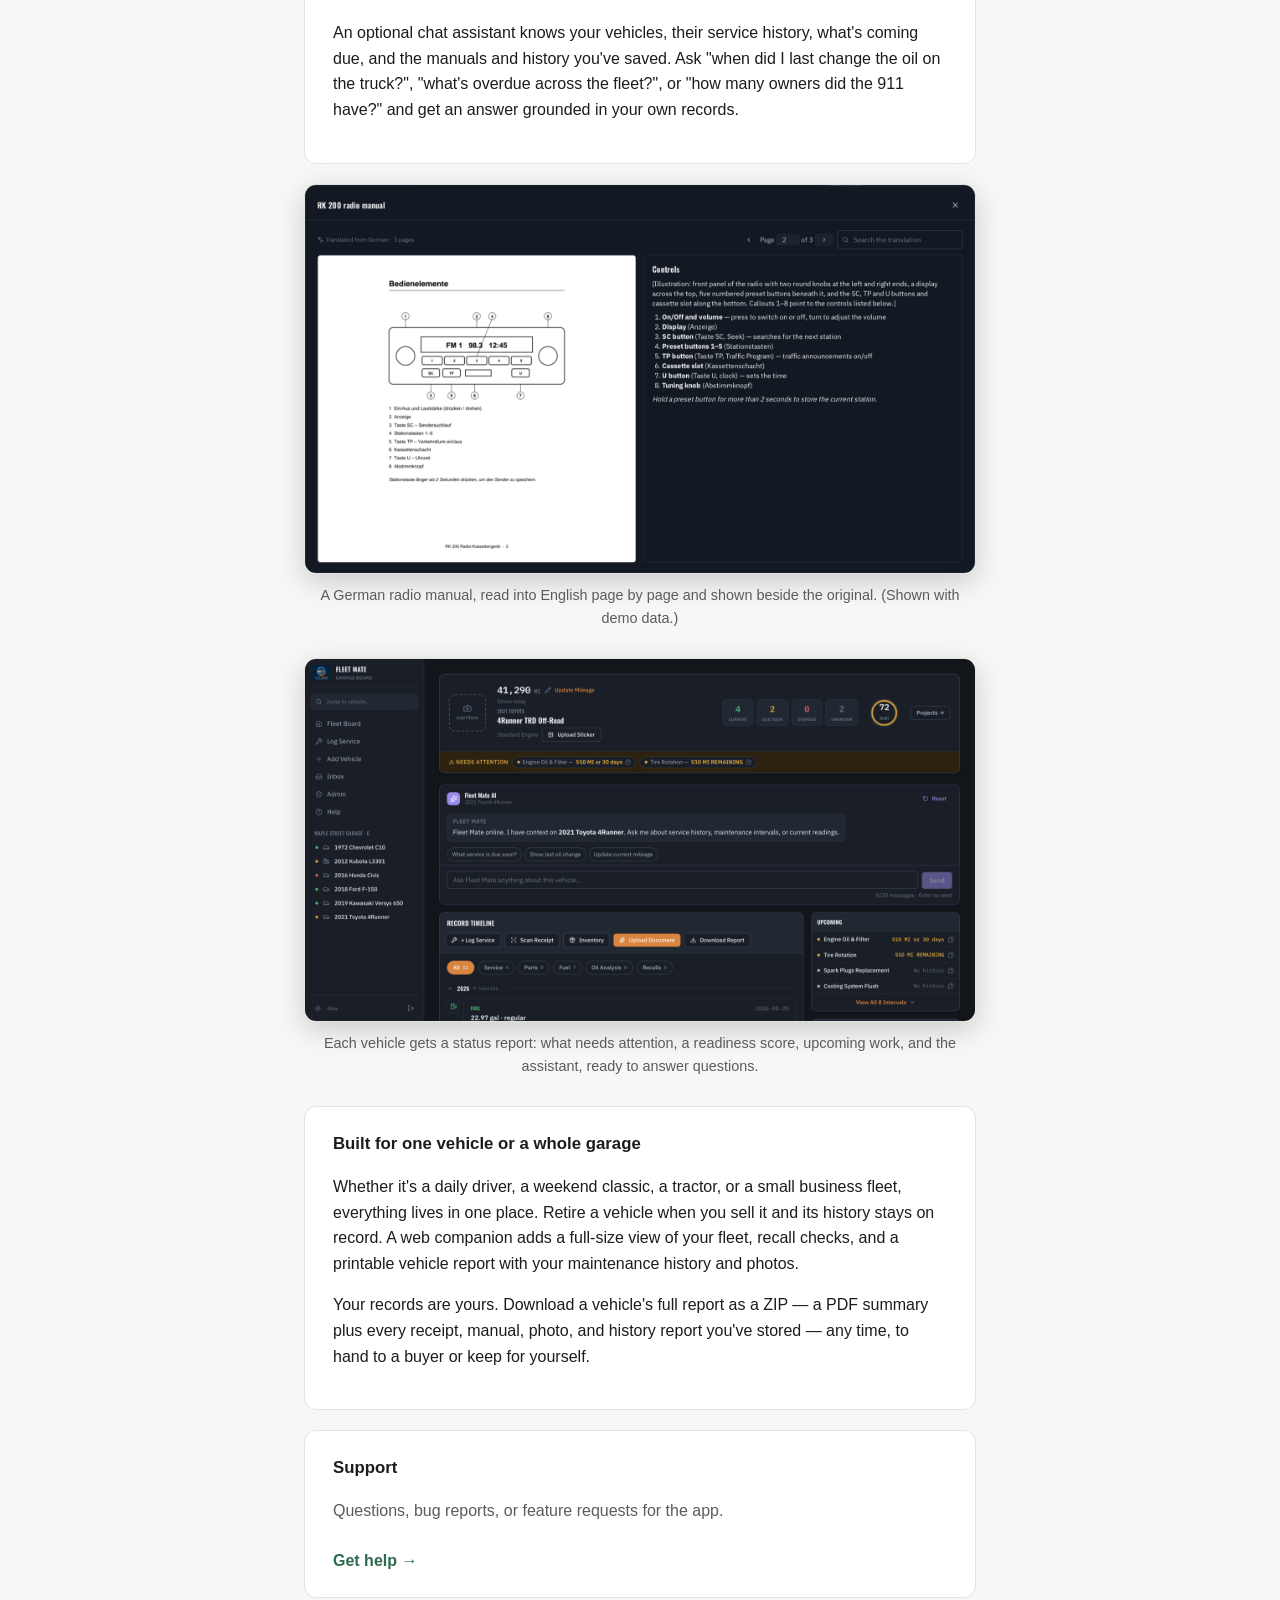
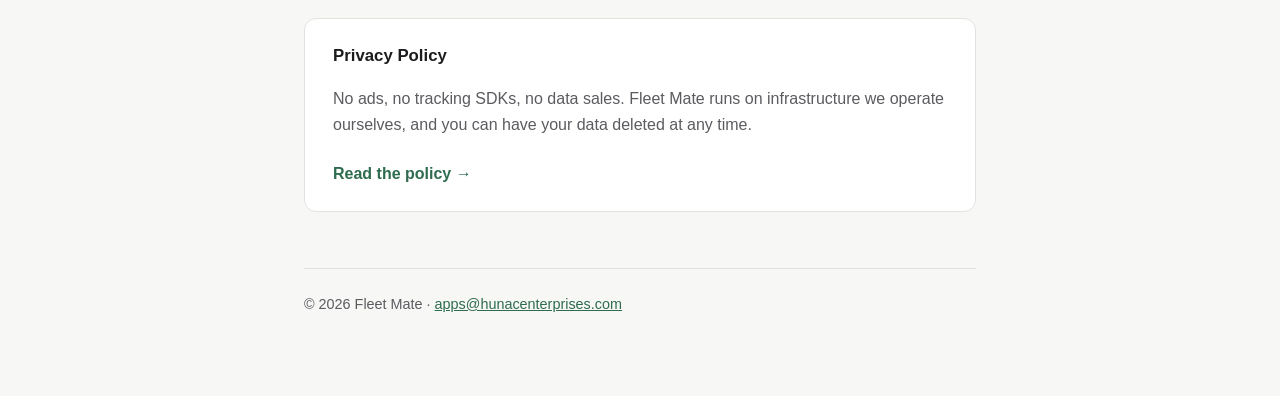
==== commit 79ac0ed4: "Fleet Mate: new History and translation screenshots Replace the cost and history shot (now a 2016 Ci" ====
--- a/fleet-mate/index.html
+++ b/fleet-mate/index.html
@@ -59,9 +59,9 @@
           <h3>Proof of work and vehicle history</h3>
           <p>Attach photos to service records as proof the work was done. Track when each vehicle was last driven — "Parked 42 days" — and record its story: past owners, restorations, and shows. It's the history a future buyer will want to see.</p>
           <p>Fleet Mate fills in what it can work out on its own — how and when you bought it, when it was built, the shops earlier owners used — and flags what's worth a closer look, like years with no records or an odometer reading that went backwards. Import a CARFAX or AutoCheck report and its owners, service visits, and inspections join the timeline, matched against the records you already have. <span class="muted">(On the web.)</span></p>
-          <p class="muted">Cost of ownership and history for a restored 1972 C10, on the web.</p>
+          <p class="muted">Cost of ownership and history for a 2016 Civic, with an imported CARFAX report, on the web.</p>
         </div>
-        <img class="shot-side" src="assets/web-cost-history.png" alt="Cost of ownership breakdown and an ownership history timeline for a 1972 Chevrolet C10" width="700" height="1222" loading="lazy">
+        <img class="shot-side" src="assets/web-cost-history.png" alt="Cost of ownership for a 2016 Honda Civic, and its history timeline: owners and an auction sale from a CARFAX report, details Fleet Mate worked out, and two flags to look into, a reported damage and an odometer reading that went down" width="688" height="2290" loading="lazy">
       </div>
 
       <h3>Parts on hand, across the garage</h3>
@@ -79,6 +79,11 @@
       <h3>Ask Fleet Mate</h3>
       <p>An optional chat assistant knows your vehicles, their service history, what's coming due, and the manuals and history you've saved. Ask "when did I last change the oil on the truck?", "what's overdue across the fleet?", or "how many owners did the 911 have?" and get an answer grounded in your own records.</p>
     </div>
+
+    <figure class="shot">
+      <img src="assets/web-translation.png" alt="A German radio manual page with a diagram of the radio's controls, shown beside its English translation" width="1600" height="928" loading="lazy">
+      <figcaption>A German radio manual, read into English page by page and shown beside the original. (Shown with demo data.)</figcaption>
+    </figure>
 
     <figure class="shot">
       <img src="assets/web-vehicle.png" alt="A vehicle's detail page with readiness score, items needing attention, the Fleet Mate AI assistant, and upcoming maintenance" width="1600" height="866" loading="lazy">
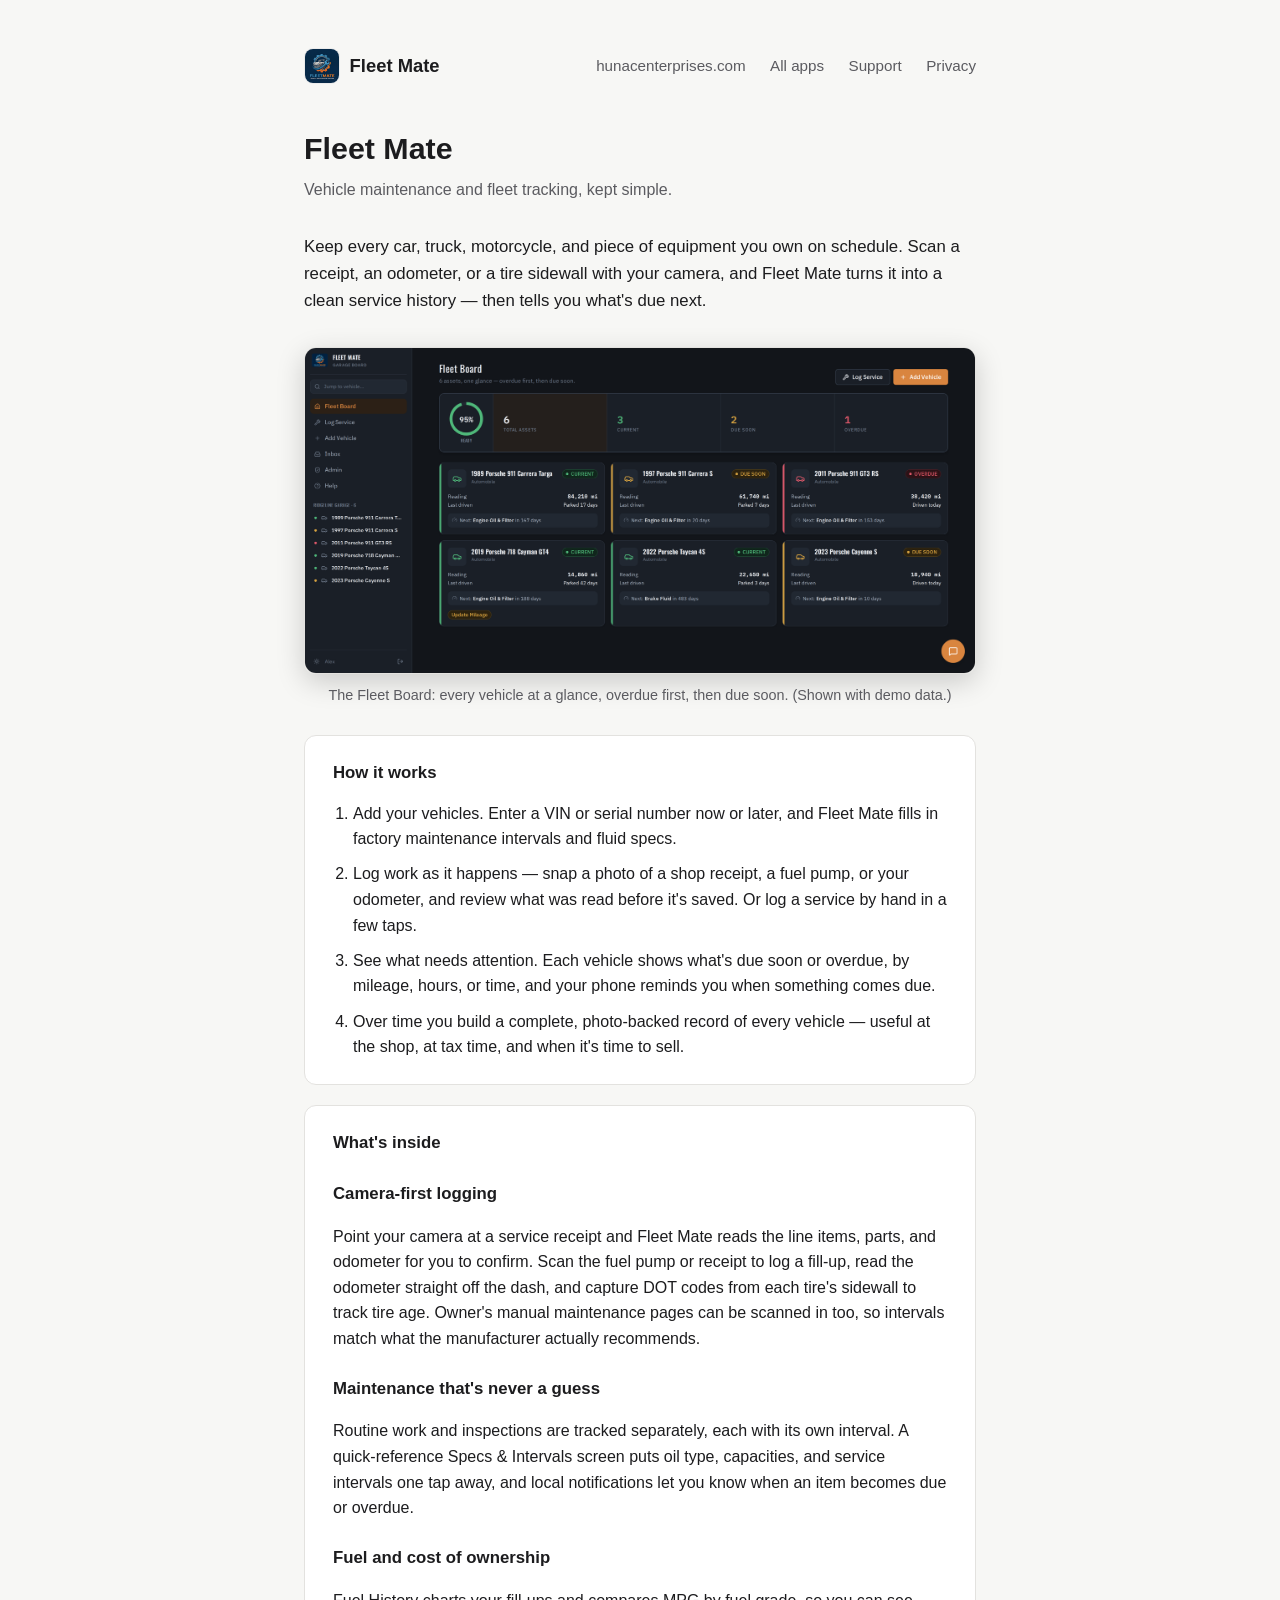
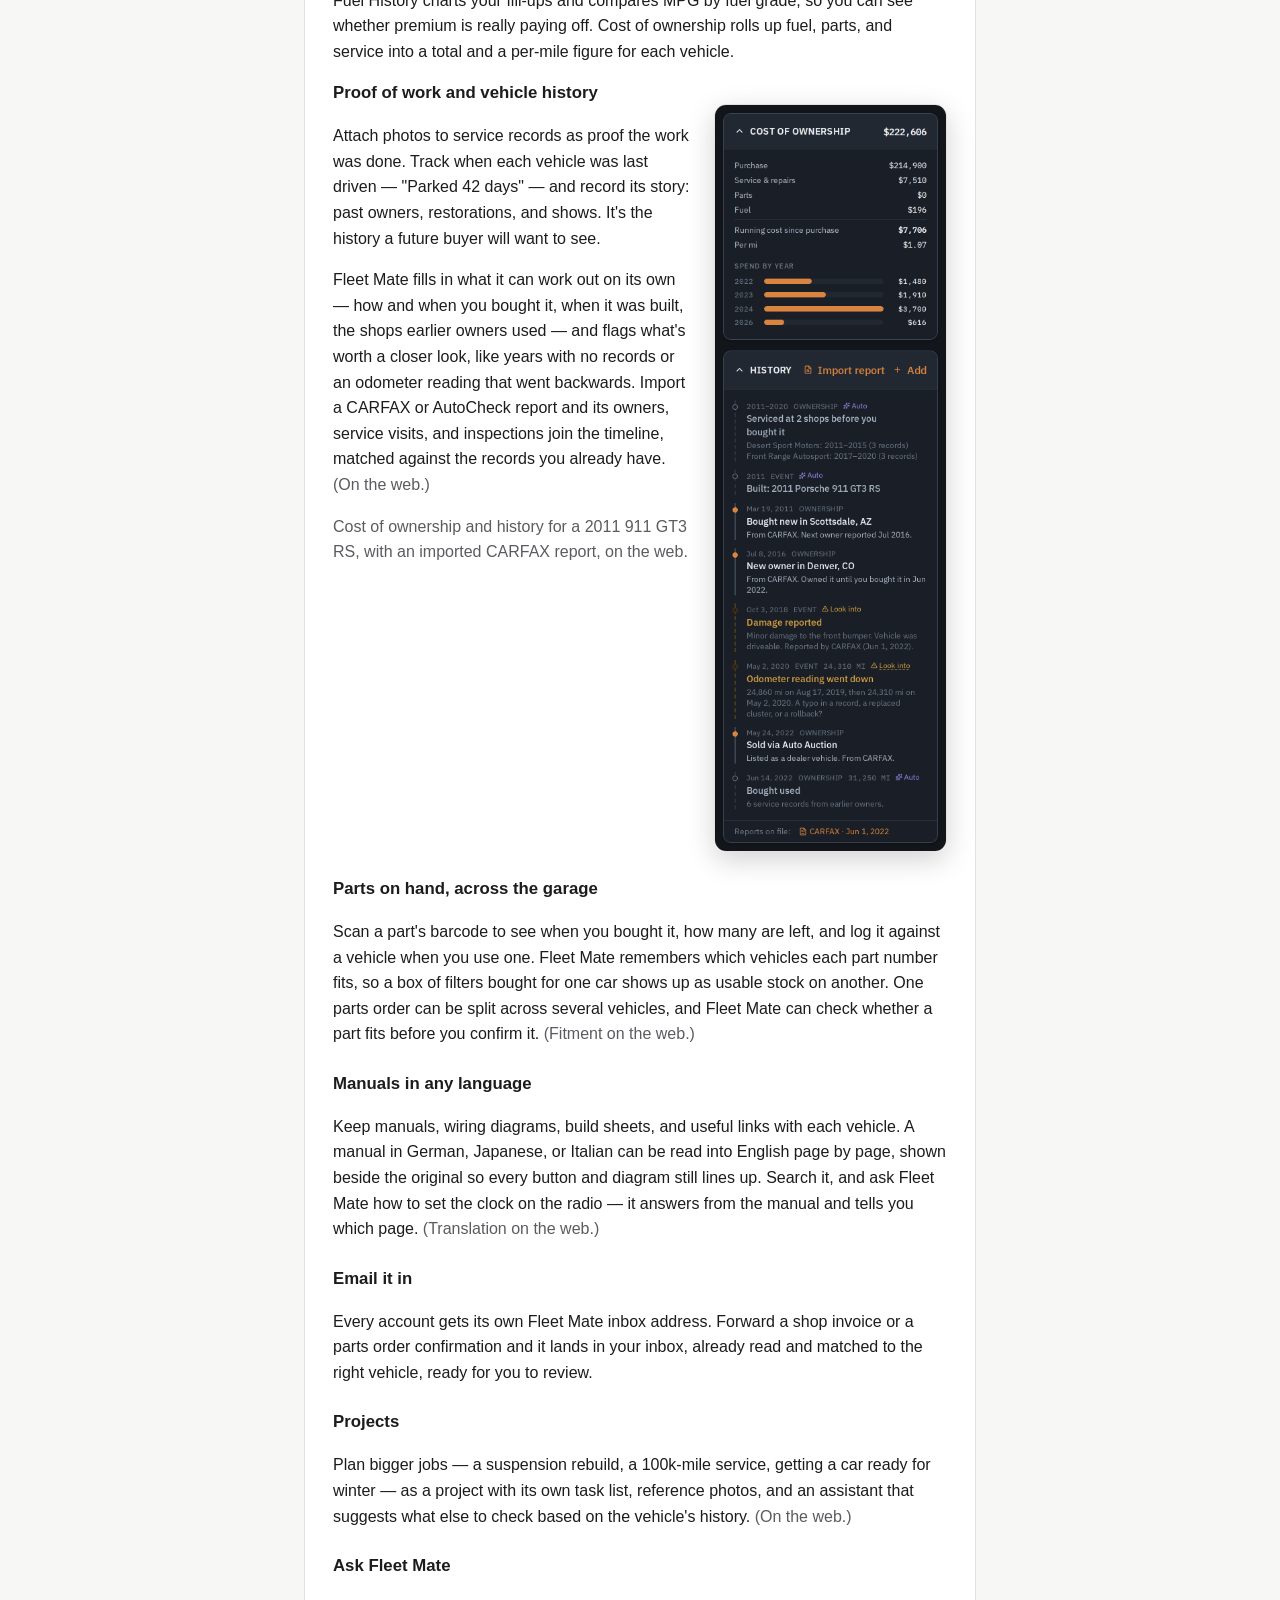
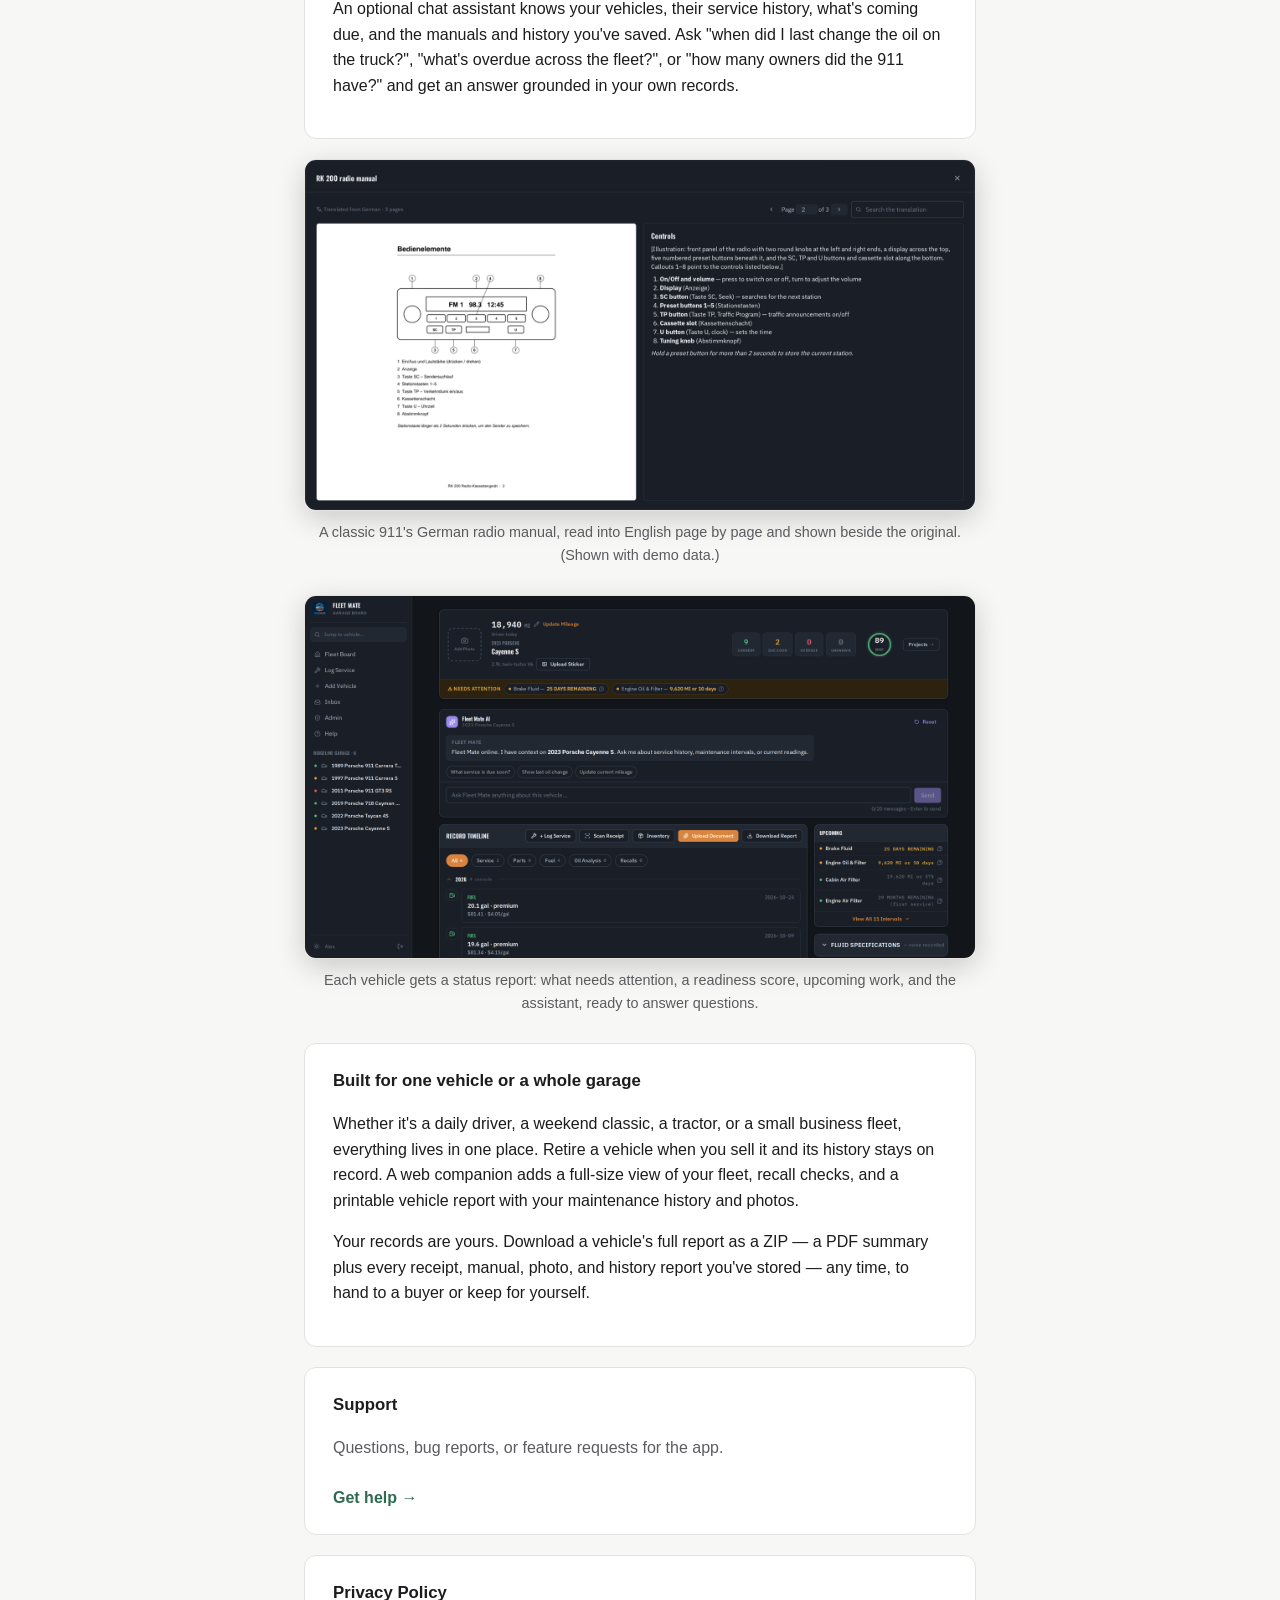
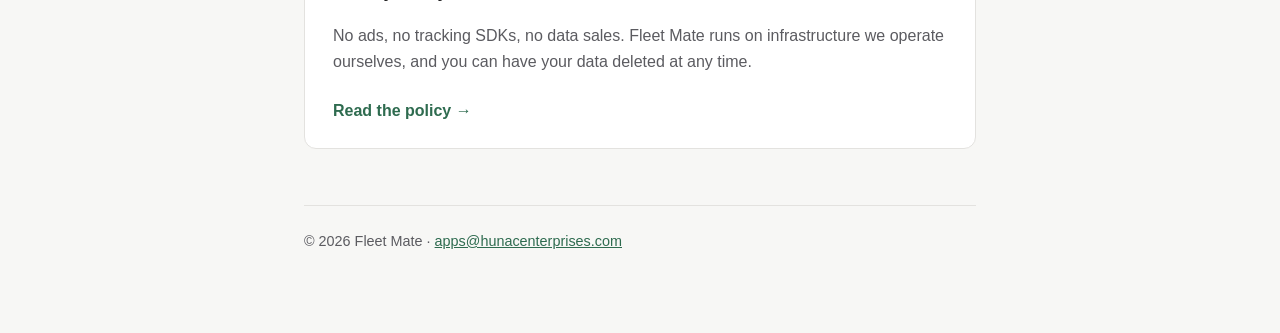
==== commit 0a8785ed: "Fleet Mate: retake all website screenshots with a Porsche demo garage Co-Authored-By: Claude Opus 5." ====
--- a/fleet-mate/index.html
+++ b/fleet-mate/index.html
@@ -27,7 +27,7 @@
     <p class="lead">Keep every car, truck, motorcycle, and piece of equipment you own on schedule. Scan a receipt, an odometer, or a tire sidewall with your camera, and Fleet Mate turns it into a clean service history — then tells you what's due next.</p>
 
     <figure class="shot">
-      <img src="assets/web-fleet-board.png" alt="Fleet Mate's Fleet Board showing six vehicles with their readings, last-driven dates, and what's due next" width="1600" height="777">
+      <img src="assets/web-fleet-board.png" alt="Fleet Mate's Fleet Board showing a garage of six Porsches with their readings, last-driven dates, and what's due next" width="1600" height="777">
       <figcaption>The Fleet Board: every vehicle at a glance, overdue first, then due soon. (Shown with demo data.)</figcaption>
     </figure>
 
@@ -59,9 +59,9 @@
           <h3>Proof of work and vehicle history</h3>
           <p>Attach photos to service records as proof the work was done. Track when each vehicle was last driven — "Parked 42 days" — and record its story: past owners, restorations, and shows. It's the history a future buyer will want to see.</p>
           <p>Fleet Mate fills in what it can work out on its own — how and when you bought it, when it was built, the shops earlier owners used — and flags what's worth a closer look, like years with no records or an odometer reading that went backwards. Import a CARFAX or AutoCheck report and its owners, service visits, and inspections join the timeline, matched against the records you already have. <span class="muted">(On the web.)</span></p>
-          <p class="muted">Cost of ownership and history for a 2016 Civic, with an imported CARFAX report, on the web.</p>
+          <p class="muted">Cost of ownership and history for a 2011 911 GT3 RS, with an imported CARFAX report, on the web.</p>
         </div>
-        <img class="shot-side" src="assets/web-cost-history.png" alt="Cost of ownership for a 2016 Honda Civic, and its history timeline: owners and an auction sale from a CARFAX report, details Fleet Mate worked out, and two flags to look into, a reported damage and an odometer reading that went down" width="688" height="2290" loading="lazy">
+        <img class="shot-side" src="assets/web-cost-history.png" alt="Cost of ownership for a 2011 Porsche 911 GT3 RS, and its history timeline: owners and an auction sale from a CARFAX report, details Fleet Mate worked out, and two flags to look into, a reported damage and an odometer reading that went down" width="688" height="2218" loading="lazy">
       </div>
 
       <h3>Parts on hand, across the garage</h3>
@@ -81,12 +81,12 @@
     </div>
 
     <figure class="shot">
-      <img src="assets/web-translation.png" alt="A German radio manual page with a diagram of the radio's controls, shown beside its English translation" width="1600" height="928" loading="lazy">
-      <figcaption>A German radio manual, read into English page by page and shown beside the original. (Shown with demo data.)</figcaption>
+      <img src="assets/web-translation.png" alt="A German manual page for a classic 911's radio, with a diagram of its controls, shown beside its English translation" width="1600" height="835" loading="lazy">
+      <figcaption>A classic 911's German radio manual, read into English page by page and shown beside the original. (Shown with demo data.)</figcaption>
     </figure>
 
     <figure class="shot">
-      <img src="assets/web-vehicle.png" alt="A vehicle's detail page with readiness score, items needing attention, the Fleet Mate AI assistant, and upcoming maintenance" width="1600" height="866" loading="lazy">
+      <img src="assets/web-vehicle.png" alt="A 2023 Porsche Cayenne S detail page with readiness score, items needing attention, the Fleet Mate AI assistant, and upcoming maintenance" width="1600" height="866" loading="lazy">
       <figcaption>Each vehicle gets a status report: what needs attention, a readiness score, upcoming work, and the assistant, ready to answer questions.</figcaption>
     </figure>
 
